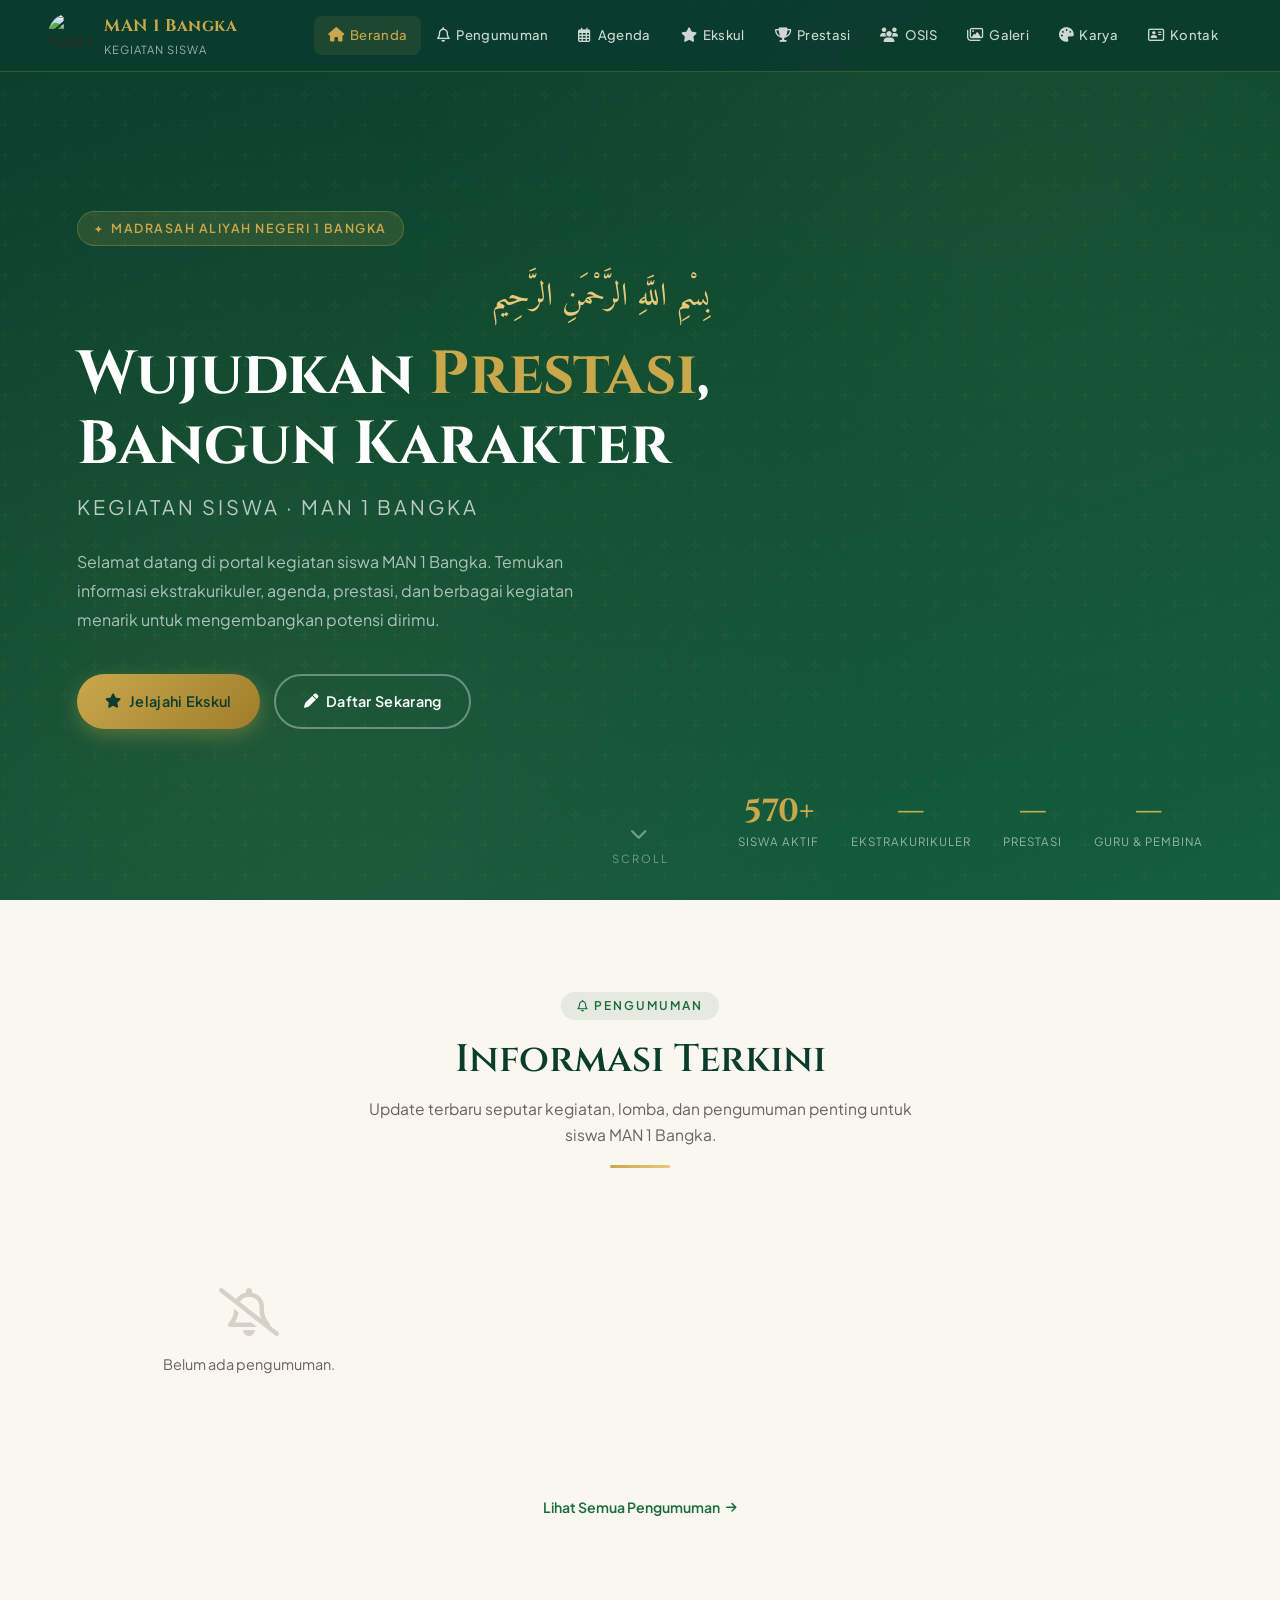
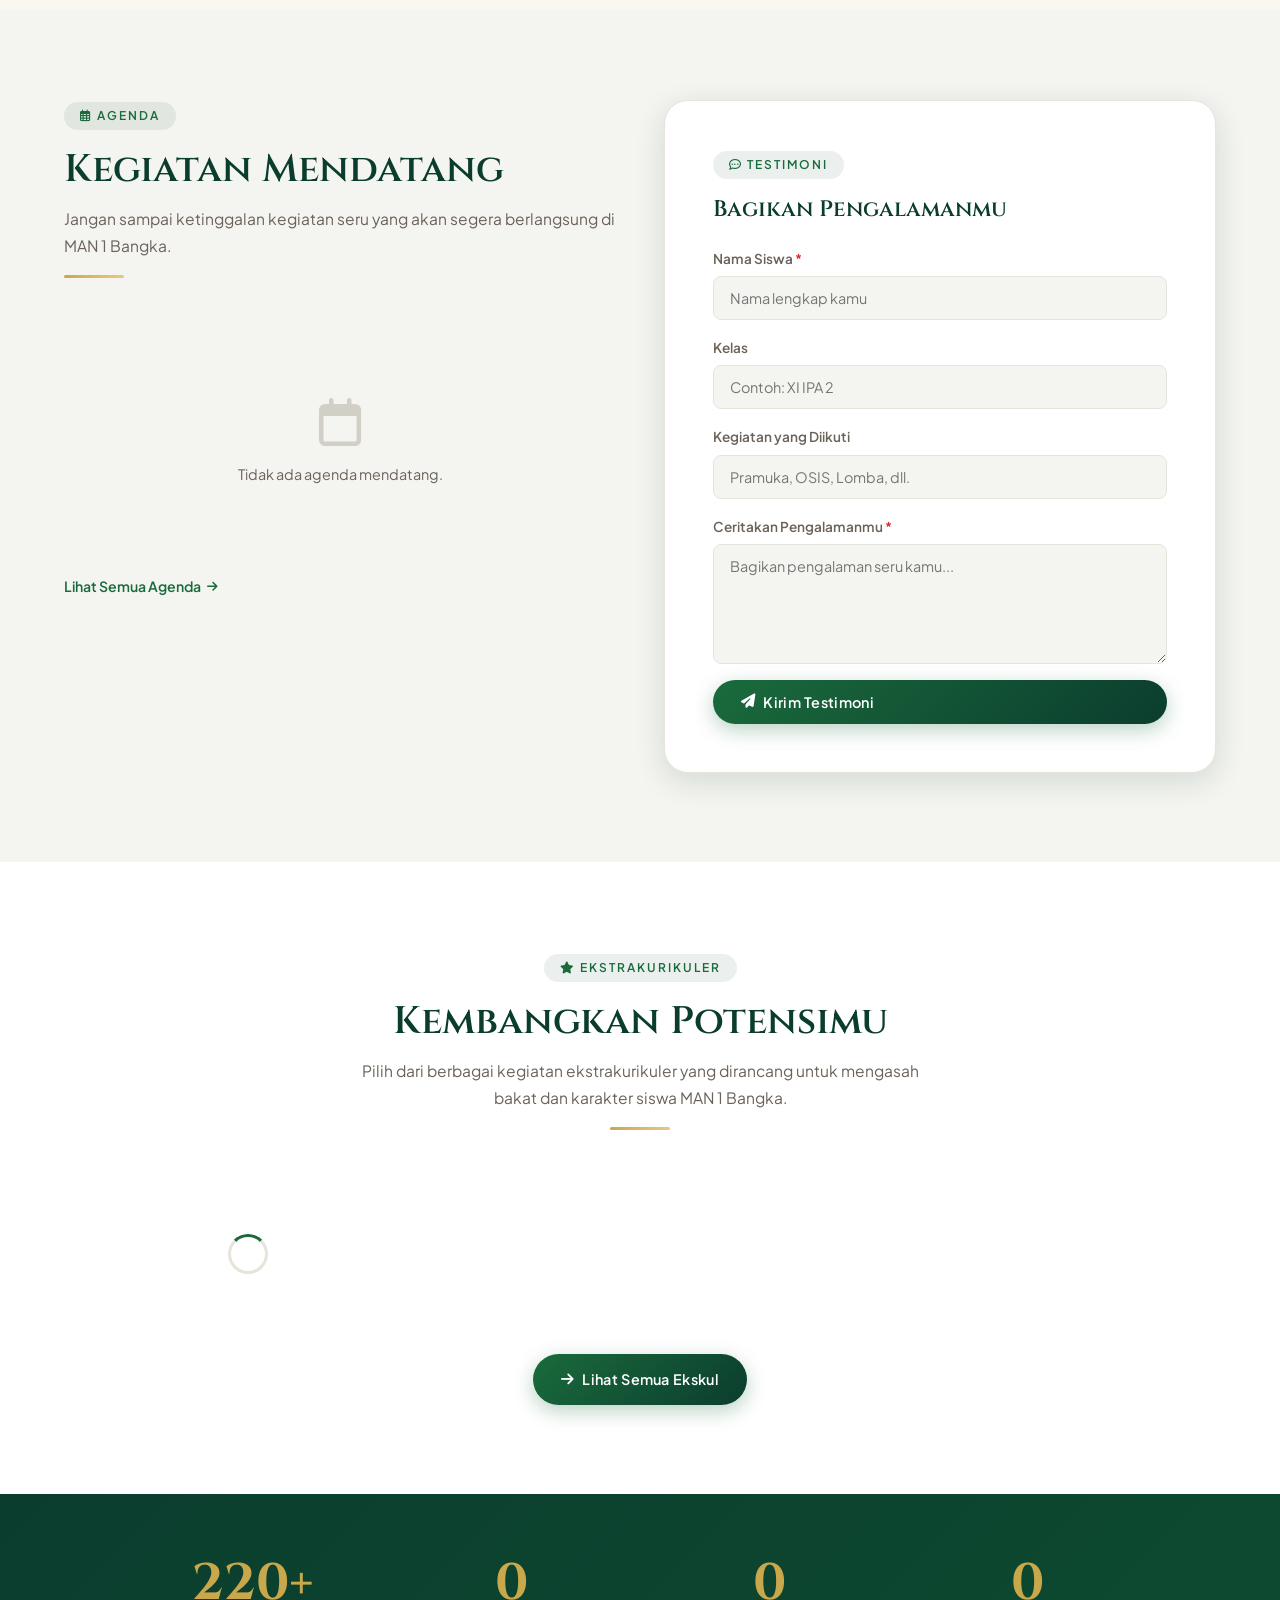
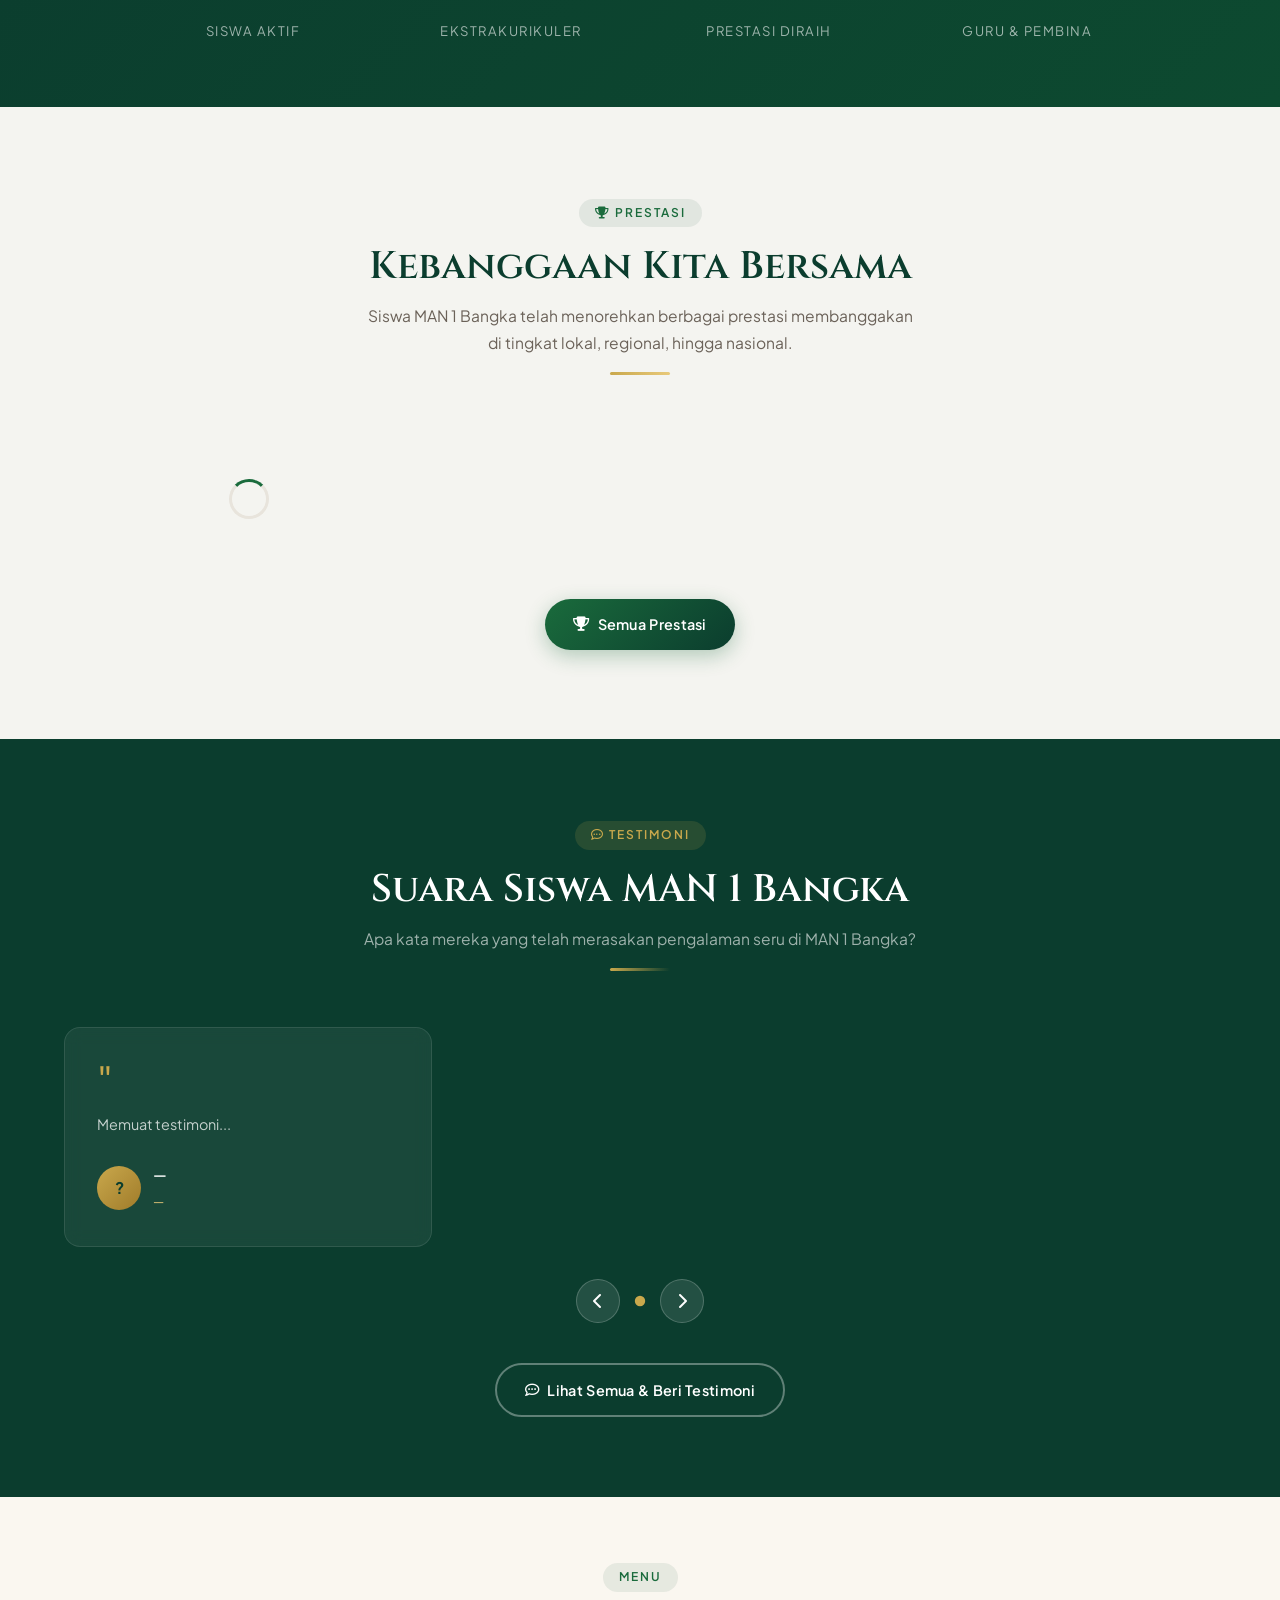
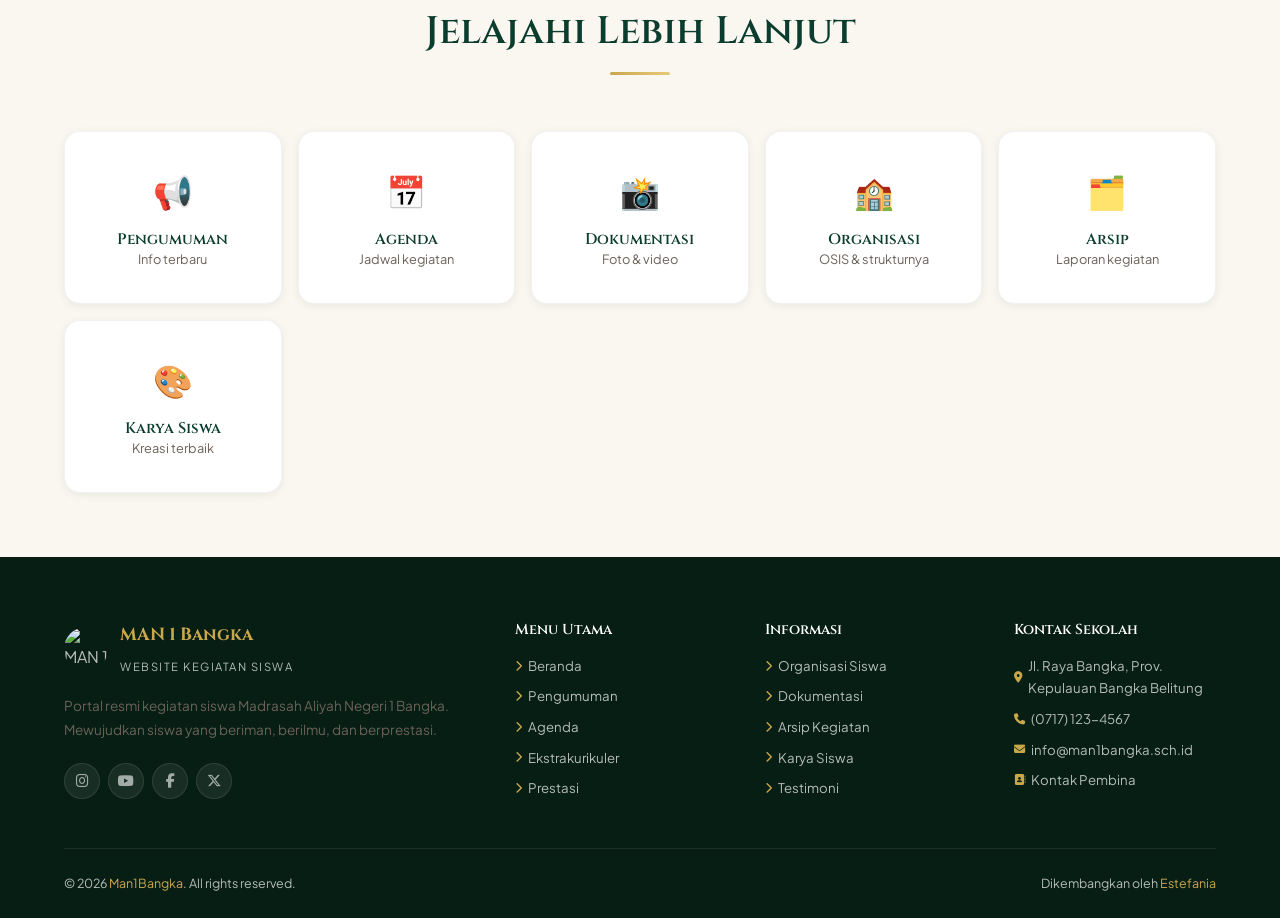
==== man1bangka/index.html @ 027c7c49 "Add files via upload" ====
<!doctype html>
<html lang="id">
  <head>
    <meta charset="UTF-8" />
    <meta name="viewport" content="width=device-width, initial-scale=1.0" />
    <title>MAN 1 Bangka — Website Kegiatan Siswa</title>
    <meta
      name="description"
      content="Website resmi kegiatan siswa MAN 1 Bangka — informasi ekstrakurikuler, prestasi, agenda, dan pengumuman sekolah."
    />
    <link rel="stylesheet" href="assets/css/style.css" />
    <link
      rel="stylesheet"
      href="https://cdnjs.cloudflare.com/ajax/libs/font-awesome/6.4.0/css/all.min.css"
    />
    <style>
      /* Index-specific extras */
      .home-section {
        background: var(--white);
      }
      .home-section:nth-child(even) {
        background: var(--gray-100);
      }
      .section-link {
        display: inline-flex;
        align-items: center;
        gap: 6px;
        color: var(--green-mid);
        font-weight: 600;
        font-size: 0.88rem;
        transition: var(--transition);
        margin-top: 1.5rem;
      }
      .section-link:hover {
        color: var(--gold-dark);
        gap: 10px;
      }
      .section-link i {
        font-size: 0.75rem;
      }
      .pengumuman-sect {
        background: var(--cream);
      }
      .prestasi-sect {
        background: var(--gray-100);
      }
    </style>
  </head>
  <body>
    <!-- ============================================================
     NAVBAR
     ============================================================ -->
    <nav class="navbar">
      <div class="navbar__brand">
        <img
          src="assets/img/logo.png"
          alt="MAN 1 Bangka"
          style="
            width: 44px;
            height: 44px;
            object-fit: contain;
            border-radius: 50%;
          "
        />
        <div class="navbar__title">
          <span>MAN 1 Bangka</span>
          <span>KEGIATAN SISWA</span>
        </div>
      </div>
      <ul class="navbar__nav">
        <li>
          <a href="index.html" class="active"
            ><i class="fas fa-home"></i> Beranda</a
          >
        </li>
        <li>
          <a href="halaman/pengumuman.html"
            ><i class="far fa-bell"></i> Pengumuman</a
          >
        </li>
        <li>
          <a href="halaman/agenda.html"
            ><i class="far fa-calendar-alt"></i> Agenda</a
          >
        </li>
        <li>
          <a href="halaman/ekstrakurikuler.html"
            ><i class="fas fa-star"></i> Ekskul</a
          >
        </li>
        <li>
          <a href="halaman/prestasi.html"
            ><i class="fas fa-trophy"></i> Prestasi</a
          >
        </li>
        <li>
          <a href="halaman/organisasi.html"
            ><i class="fas fa-users"></i> OSIS</a
          >
        </li>
        <li>
          <a href="halaman/dokumentasi.html"
            ><i class="far fa-images"></i> Galeri</a
          >
        </li>
        <li>
          <a href="halaman/karya-siswa.html"
            ><i class="fas fa-palette"></i> Karya</a
          >
        </li>
        <li>
          <a href="halaman/kontak.html"
            ><i class="far fa-address-card"></i> Kontak</a
          >
        </li>
      </ul>
      
    </nav>

    <!-- Mobile Nav -->
    <div class="mobile-nav">
      <a href="index.html"><i class="fas fa-home"></i> Beranda</a>
      <a href="halaman/pengumuman.html"
        ><i class="far fa-bell"></i> Pengumuman</a
      >
      <a href="halaman/agenda.html"
        ><i class="far fa-calendar-alt"></i> Agenda</a
      >
      <a href="halaman/ekstrakurikuler.html"
        ><i class="fas fa-star"></i> Ekstrakurikuler</a
      >
      <a href="halaman/prestasi.html"
        ><i class="fas fa-trophy"></i> Prestasi Siswa</a
      >
      <a href="halaman/organisasi.html"
        ><i class="fas fa-users"></i> Organisasi Siswa</a
      >
      <a href="halaman/dokumentasi.html"
        ><i class="far fa-images"></i> Dokumentasi</a
      >
      <a href="halaman/arsip.html"
        ><i class="fas fa-archive"></i> Arsip Kegiatan</a
      >
      <a href="halaman/karya-siswa.html"
        ><i class="fas fa-palette"></i> Karya Siswa</a
      >
      <a href="halaman/testimoni.html"
        ><i class="far fa-comment-dots"></i> Testimoni</a
      >
      <a href="halaman/kontak.html"
        ><i class="far fa-address-card"></i> Kontak Pembina</a
      >
      
    </div>

    <!-- ============================================================
     HERO
     ============================================================ -->
    <section class="hero">
      <div class="hero__pattern"></div>
      <div class="hero__geo"></div>
      <div class="hero__content">
        <div class="hero__badge">Madrasah Aliyah Negeri 1 Bangka</div>
        <div class="hero__arabic">بِسْمِ اللَّهِ الرَّحْمَنِ الرَّحِيم</div>
        <h1 class="hero__title">
          Wujudkan <span>Prestasi</span>,<br />Bangun Karakter
        </h1>
        <p class="hero__subtitle">Kegiatan Siswa · MAN 1 Bangka</p>
        <p class="hero__desc">
          Selamat datang di portal kegiatan siswa MAN 1 Bangka. Temukan
          informasi ekstrakurikuler, agenda, prestasi, dan berbagai kegiatan
          menarik untuk mengembangkan potensi dirimu.
        </p>
        <div class="hero__actions">
          <a href="halaman/ekstrakurikuler.html" class="btn btn-primary"
            ><i class="fas fa-star"></i> Jelajahi Ekskul</a
          >
          <a href="halaman/pendaftaran.html" class="btn btn-outline"
            ><i class="fas fa-pen"></i> Daftar Sekarang</a
          >
        </div>
      </div>
      <div class="hero__stats">
        <div class="stat">
          <div class="stat__num" data-counter data-target="600" data-suffix="+">
            600+
          </div>
          <div class="stat__label">Siswa Aktif</div>
        </div>
        <div class="stat">
          <div class="stat__num" id="hero-stat-ekskul">—</div>
          <div class="stat__label">Ekstrakurikuler</div>
        </div>
        <div class="stat">
          <div class="stat__num" id="hero-stat-prestasi">—</div>
          <div class="stat__label">Prestasi</div>
        </div>
        <div class="stat">
          <div class="stat__num" id="hero-stat-guru">—</div>
          <div class="stat__label">Guru & Pembina</div>
        </div>
      </div>
      <div
        class="hero__scroll"
        onclick="
          document
            .getElementById('pengumuman-sect')
            .scrollIntoView({ behavior: 'smooth' })
        "
      >
        <i class="fas fa-chevron-down"></i>
        <span>Scroll</span>
      </div>
    </section>

    <!-- ============================================================
     PENGUMUMAN HIGHLIGHT
     ============================================================ -->
    <section
      class="home-section pengumuman-sect"
      id="pengumuman-sect"
      style="background: var(--cream)"
    >
      <div class="section-header reveal">
        <div class="section-tag"><i class="far fa-bell"></i> Pengumuman</div>
        <h2>Informasi Terkini</h2>
        <p>
          Update terbaru seputar kegiatan, lomba, dan pengumuman penting untuk
          siswa MAN 1 Bangka.
        </p>
        <div class="section-divider"></div>
      </div>
      <div class="highlight-grid" id="highlight-container">
        <!-- Loaded via JS -->
        <div class="loading"><div class="spinner"></div></div>
      </div>
      <div style="text-align: center">
        <a href="halaman/pengumuman.html" class="section-link"
          >Lihat Semua Pengumuman <i class="fas fa-arrow-right"></i
        ></a>
      </div>
    </section>

    <!-- ============================================================
     AGENDA UPCOMING
     ============================================================ -->
    <section class="home-section" style="background: var(--gray-100)">
      <div
        style="
          display: grid;
          grid-template-columns: 1fr 1fr;
          gap: 3rem;
          align-items: start;
          max-width: 1200px;
          margin: 0 auto;
        "
      >
        <div>
          <div class="section-header" style="text-align: left" class="reveal">
            <div class="section-tag">
              <i class="far fa-calendar-alt"></i> Agenda
            </div>
            <h2>Kegiatan Mendatang</h2>
            <p>
              Jangan sampai ketinggalan kegiatan seru yang akan segera
              berlangsung di MAN 1 Bangka.
            </p>
            <div class="section-divider" style="margin-left: 0"></div>
          </div>
          <div id="agenda-upcoming" style="margin-top: 1.5rem">
            <div class="loading"><div class="spinner"></div></div>
          </div>
          <a href="halaman/agenda.html" class="section-link"
            >Lihat Semua Agenda <i class="fas fa-arrow-right"></i
          ></a>
        </div>
        <div class="reveal">
          <div class="form-card">
            <div
              class="section-header"
              style="text-align: left; margin-bottom: 1.5rem"
            >
              <div class="section-tag">
                <i class="far fa-comment-dots"></i> Testimoni
              </div>
              <h2 style="font-size: 1.4rem">Bagikan Pengalamanmu</h2>
            </div>
            <form id="form-testimoni-quick" onsubmit="return false;">
              <div style="display: flex; flex-direction: column; gap: 1rem">
                <div class="form-group">
                  <label>Nama Siswa <span>*</span></label>
                  <input
                    class="form-control"
                    name="nama_siswa"
                    placeholder="Nama lengkap kamu"
                    required
                  />
                </div>
                <div class="form-group">
                  <label>Kelas</label>
                  <input
                    class="form-control"
                    name="kelas"
                    placeholder="Contoh: XI IPA 2"
                  />
                </div>
                <div class="form-group">
                  <label>Kegiatan yang Diikuti</label>
                  <input
                    class="form-control"
                    name="nama_kegiatan"
                    placeholder="Pramuka, OSIS, Lomba, dll."
                  />
                </div>
                <div class="form-group">
                  <label>Ceritakan Pengalamanmu <span>*</span></label>
                  <textarea
                    class="form-control"
                    name="isi"
                    placeholder="Bagikan pengalaman seru kamu..."
                    rows="4"
                    required
                  ></textarea>
                </div>
                <input type="hidden" name="jenis_kegiatan" value="lainnya" />
                <input type="hidden" name="rating" value="5" />
                <button
                  type="button"
                  class="btn btn-green"
                  onclick="submitQuickTestimoni()"
                >
                  <i class="fas fa-paper-plane"></i> Kirim Testimoni
                </button>
              </div>
            </form>
          </div>
        </div>
      </div>
    </section>

    <!-- ============================================================
     EKSTRAKURIKULER FEATURED
     ============================================================ -->
    <section class="home-section" style="background: var(--white)">
      <div class="section-header reveal">
        <div class="section-tag">
          <i class="fas fa-star"></i> Ekstrakurikuler
        </div>
        <h2>Kembangkan Potensimu</h2>
        <p>
          Pilih dari berbagai kegiatan ekstrakurikuler yang dirancang untuk
          mengasah bakat dan karakter siswa MAN 1 Bangka.
        </p>
        <div class="section-divider"></div>
      </div>
      <div
        class="cards-grid"
        id="ekskul-home"
        style="max-width: 1200px; margin: 0 auto"
      >
        <div class="loading"><div class="spinner"></div></div>
      </div>
      <div style="text-align: center; margin-top: 2rem">
        <a href="halaman/ekstrakurikuler.html" class="btn btn-green"
          ><i class="fas fa-arrow-right"></i> Lihat Semua Ekskul</a
        >
      </div>
    </section>

    <!-- ============================================================
     STATS
     ============================================================ -->
    <section class="stats-section">
      <div class="stats-grid" style="max-width: 1000px; margin: 0 auto">
        <div class="stat-item reveal">
          <span
            class="num"
            id="stat-siswa"
            data-counter
            data-target="600"
            data-suffix="+"
            >0</span
          >
          <span class="label">Siswa Aktif</span>
        </div>
        <div class="stat-item reveal">
          <span class="num" id="stat-ekskul">0</span>
          <span class="label">Ekstrakurikuler</span>
        </div>
        <div class="stat-item reveal">
          <span class="num" id="stat-prestasi">0</span>
          <span class="label">Prestasi Diraih</span>
        </div>
        <div class="stat-item reveal">
          <span class="num" id="stat-pembina">0</span>
          <span class="label">Guru & Pembina</span>
        </div>
      </div>
    </section>

    <!-- ============================================================
     PRESTASI HIGHLIGHT
     ============================================================ -->
    <section class="home-section prestasi-sect">
      <div class="section-header reveal">
        <div class="section-tag"><i class="fas fa-trophy"></i> Prestasi</div>
        <h2>Kebanggaan Kita Bersama</h2>
        <p>
          Siswa MAN 1 Bangka telah menorehkan berbagai prestasi membanggakan di
          tingkat lokal, regional, hingga nasional.
        </p>
        <div class="section-divider"></div>
      </div>
      <div
        class="prestasi-grid"
        id="prestasi-highlight"
        style="max-width: 1200px; margin: 0 auto 2rem"
      >
        <div class="loading"><div class="spinner"></div></div>
      </div>
      <div style="text-align: center">
        <a href="halaman/prestasi.html" class="btn btn-green"
          ><i class="fas fa-trophy"></i> Semua Prestasi</a
        >
      </div>
    </section>

    <!-- ============================================================
     TESTIMONI
     ============================================================ -->
    <section
      class="testimoni-section"
      style="padding: 5rem clamp(1rem, 5vw, 4rem)"
    >
      <div class="section-header reveal">
        <div class="section-tag">
          <i class="far fa-comment-dots"></i> Testimoni
        </div>
        <h2>Suara Siswa MAN 1 Bangka</h2>
        <p>
          Apa kata mereka yang telah merasakan pengalaman seru di MAN 1 Bangka?
        </p>
        <div class="section-divider"></div>
      </div>
      <div
        class="testimoni-slider"
        style="overflow: hidden; max-width: 1200px; margin: 0 auto"
      >
        <div class="testimoni-track" id="testimoni-track">
          <!-- loaded via JS -->
          <div class="testimoni-card">
            <div class="quote">"</div>
            <p class="text">Memuat testimoni...</p>
            <div class="author">
              <div class="avatar">?</div>
              <div class="author-info"><span>—</span><span>—</span></div>
            </div>
          </div>
        </div>
      </div>
      <div class="slider-controls">
        <button class="slider-btn prev">
          <i class="fas fa-chevron-left"></i>
        </button>
        <div class="slider-dots">
          <span class="slider-dot active"></span>
        </div>
        <button class="slider-btn next">
          <i class="fas fa-chevron-right"></i>
        </button>
      </div>
      <div style="text-align: center; margin-top: 2.5rem">
        <a href="halaman/testimoni.html" class="btn btn-outline"
          ><i class="far fa-comment-dots"></i> Lihat Semua & Beri Testimoni</a
        >
      </div>
    </section>

    <!-- ============================================================
     QUICK LINKS
     ============================================================ -->
    <section
      style="background: var(--cream); padding: 4rem clamp(1rem, 5vw, 4rem)"
    >
      <div class="section-header reveal">
        <div class="section-tag">Menu</div>
        <h2>Jelajahi Lebih Lanjut</h2>
        <div class="section-divider"></div>
      </div>
      <div
        style="
          display: grid;
          grid-template-columns: repeat(auto-fill, minmax(180px, 1fr));
          gap: 1rem;
          max-width: 1200px;
          margin: 0 auto;
        "
      >
        <a
          href="halaman/pengumuman.html"
          class="card reveal"
          style="text-align: center; padding: 2rem 1rem; text-decoration: none"
        >
          <div style="font-size: 2rem; margin-bottom: 0.75rem">📢</div>
          <h3 style="font-size: 0.95rem">Pengumuman</h3>
          <p style="font-size: 0.8rem">Info terbaru</p>
        </a>
        <a
          href="halaman/agenda.html"
          class="card reveal"
          style="text-align: center; padding: 2rem 1rem; text-decoration: none"
        >
          <div style="font-size: 2rem; margin-bottom: 0.75rem">📅</div>
          <h3 style="font-size: 0.95rem">Agenda</h3>
          <p style="font-size: 0.8rem">Jadwal kegiatan</p>
        </a>
        <a
          href="halaman/dokumentasi.html"
          class="card reveal"
          style="text-align: center; padding: 2rem 1rem; text-decoration: none"
        >
          <div style="font-size: 2rem; margin-bottom: 0.75rem">📸</div>
          <h3 style="font-size: 0.95rem">Dokumentasi</h3>
          <p style="font-size: 0.8rem">Foto &amp; video</p>
        </a>
        <a
          href="halaman/organisasi.html"
          class="card reveal"
          style="text-align: center; padding: 2rem 1rem; text-decoration: none"
        >
          <div style="font-size: 2rem; margin-bottom: 0.75rem">🏫</div>
          <h3 style="font-size: 0.95rem">Organisasi</h3>
          <p style="font-size: 0.8rem">OSIS &amp; strukturnya</p>
        </a>
        <a
          href="halaman/arsip.html"
          class="card reveal"
          style="text-align: center; padding: 2rem 1rem; text-decoration: none"
        >
          <div style="font-size: 2rem; margin-bottom: 0.75rem">🗂️</div>
          <h3 style="font-size: 0.95rem">Arsip</h3>
          <p style="font-size: 0.8rem">Laporan kegiatan</p>
        </a>
        <a
          href="halaman/karya-siswa.html"
          class="card reveal"
          style="text-align: center; padding: 2rem 1rem; text-decoration: none"
        >
          <div style="font-size: 2rem; margin-bottom: 0.75rem">🎨</div>
          <h3 style="font-size: 0.95rem">Karya Siswa</h3>
          <p style="font-size: 0.8rem">Kreasi terbaik</p>
        </a>
      </div>
    </section>

    <!-- ============================================================
     FOOTER
     ============================================================ -->
    <footer>
      <div class="footer-grid">
        <div class="footer-brand">
          <div class="logo-wrap">
            <img
              src="assets/img/logo.png"
              alt="MAN 1 Bangka"
              style="
                width: 44px;
                height: 44px;
                object-fit: contain;
                border-radius: 50%;
              "
            />
            <div class="logo-text">
              <span>MAN 1 Bangka</span>
              <span>WEBSITE KEGIATAN SISWA</span>
            </div>
          </div>
          <p>
            Portal resmi kegiatan siswa Madrasah Aliyah Negeri 1 Bangka.
            Mewujudkan siswa yang beriman, berilmu, dan berprestasi.
          </p>
          <div class="footer-socials">
            <a href="#" title="Instagram"><i class="fab fa-instagram"></i></a>
            <a href="#" title="YouTube"><i class="fab fa-youtube"></i></a>
            <a href="#" title="Facebook"><i class="fab fa-facebook-f"></i></a>
            <a href="#" title="Twitter/X"><i class="fab fa-x-twitter"></i></a>
          </div>
        </div>
        <div class="footer-col">
          <h4>Menu Utama</h4>
          <ul>
            <li>
              <a href="index.html"
                ><i class="fas fa-chevron-right"></i> Beranda</a
              >
            </li>
            <li>
              <a href="halaman/pengumuman.html"
                ><i class="fas fa-chevron-right"></i> Pengumuman</a
              >
            </li>
            <li>
              <a href="halaman/agenda.html"
                ><i class="fas fa-chevron-right"></i> Agenda</a
              >
            </li>
            <li>
              <a href="halaman/ekstrakurikuler.html"
                ><i class="fas fa-chevron-right"></i> Ekstrakurikuler</a
              >
            </li>
            <li>
              <a href="halaman/prestasi.html"
                ><i class="fas fa-chevron-right"></i> Prestasi</a
              >
            </li>
          </ul>
        </div>
        <div class="footer-col">
          <h4>Informasi</h4>
          <ul>
            <li>
              <a href="halaman/organisasi.html"
                ><i class="fas fa-chevron-right"></i> Organisasi Siswa</a
              >
            </li>
            <li>
              <a href="halaman/dokumentasi.html"
                ><i class="fas fa-chevron-right"></i> Dokumentasi</a
              >
            </li>
            <li>
              <a href="halaman/arsip.html"
                ><i class="fas fa-chevron-right"></i> Arsip Kegiatan</a
              >
            </li>
            <li>
              <a href="halaman/karya-siswa.html"
                ><i class="fas fa-chevron-right"></i> Karya Siswa</a
              >
            </li>
            <li>
              <a href="halaman/testimoni.html"
                ><i class="fas fa-chevron-right"></i> Testimoni</a
              >
            </li>
          </ul>
        </div>
        <div class="footer-col">
          <h4>Kontak Sekolah</h4>
          <ul>
            <li>
              <a href="#"
                ><i class="fas fa-map-marker-alt"></i> Jl. Raya Bangka, Prov.
                Kepulauan Bangka Belitung</a
              >
            </li>
            <li>
              <a href="tel:07171234567"
                ><i class="fas fa-phone"></i> (0717) 123-4567</a
              >
            </li>
            <li>
              <a href="mailto:info@man1bangka.sch.id"
                ><i class="fas fa-envelope"></i> info@man1bangka.sch.id</a
              >
            </li>
            <li>
              <a href="halaman/kontak.html"
                ><i class="fas fa-address-book"></i> Kontak Pembina</a
              >
            </li>
            <li>
              
            </li>
          </ul>
        </div>
      </div>
      <div class="footer-bottom">
        <div>© 2026 <span>Man1Bangka</span>. All rights reserved.</div>
        <div>Dikembangkan oleh <span>Estefania</span></div>
      </div>
    </footer>

    <!-- scrollTop removed -->

    <!-- Modal Detail -->
    <div class="modal-overlay" id="modal-detail">
      <div class="modal">
        <div class="modal__header">
          <h3 id="modal-detail-title">Detail</h3>
          <button
            class="modal__close"
            onclick="
              document.getElementById('modal-detail').classList.remove('open')
            "
          >
            ×
          </button>
        </div>
        <div class="modal__body">
          <p id="modal-detail-body" style="line-height: 1.9"></p>
        </div>
      </div>
    </div>

    <script src="assets/js/main.js"></script>
    <script>
      // Quick testimoni for homepage
      async function submitQuickTestimoni() {
        const form = document.getElementById("form-testimoni-quick");
        const fd = new FormData(form);
        const nama = fd.get("nama_siswa");
        const isi = fd.get("isi");
        if (!nama || !isi) {
          showAlert("Nama dan cerita wajib diisi", "error");
          return;
        }
        const res = await apiPost("testimoni", "tambah", fd);
        if (res?.status === "success") {
          showAlert("Testimoni berhasil dikirim! Terima kasih 🙏");
          form.reset();
        } else showAlert(res?.message || "Gagal mengirim", "error");
      }

      // Load ekskul for homepage (3 items only)
      (async () => {
        const container = document.getElementById("ekskul-home");
        const res = await apiGet("ekskul", "list");
        const icons = {
          olahraga: "⚽",
          seni: "🎨",
          akademik: "📚",
          keagamaan: "🕌",
          teknologi: "💻",
          lainnya: "🌟",
        };
        if (res?.status === "success" && res.data.length) {
          // Update stat ekskul dynamically
          animateStatNum("stat-ekskul", res.data.length, "");
          // Hero
          const heroE = document.getElementById("hero-stat-ekskul");
          if (heroE) heroE.textContent = res.data.length;

          container.innerHTML = res.data
            .slice(0, 3)
            .map(
              (e) => `
      <div class="ekskul-card reveal" style="max-width:100%;">
        <div class="ekskul-card__header">
          <div class="ekskul-card__icon">${icons[e.kategori] || "🌟"}</div>
          <h3 class="ekskul-card__title">${e.nama}</h3>
          <span class="badge badge-gold">${e.kategori}</span>
        </div>
        <div class="ekskul-card__body">
          <p style="font-size:.87rem;margin-bottom:1rem;">${(e.deskripsi || "").substring(0, 120)}...</p>
          <div class="ekskul-card__row"><i class="fas fa-user-tie"></i><span>${e.nama_pembina || "-"}</span></div>
          <div class="ekskul-card__row"><i class="far fa-clock"></i><span>${e.jadwal || "-"}</span></div>
        </div>
        <div class="ekskul-card__footer">
          <button class="btn btn-green btn-sm" onclick="window.location='halaman/ekstrakurikuler.html'">
            <i class="fas fa-arrow-right"></i> Detail
          </button>
        </div>
      </div>
    `,
            )
            .join("");
          initReveal();
        }
      })();

      // Load dynamic stats for prestasi & pembina
      (async () => {
        // Prestasi count — mid-page + hero
        const resPrestasi = await apiGet("prestasi", "list");
        if (resPrestasi?.status === "success") {
          const n = resPrestasi.data.length;
          animateStatNum("stat-prestasi", n, "+");
          // Hero hero-stat-prestasi
          const heroP = document.getElementById("hero-stat-prestasi");
          if (heroP) {
            heroP.textContent = n + "+";
          }
        }
        // Pembina count — mid-page + hero
        const resPembina = await apiGet("pembina", "list");
        if (resPembina?.status === "success") {
          const n = resPembina.data.length;
          animateStatNum("stat-pembina", n, "");
          const heroG = document.getElementById("hero-stat-guru");
          if (heroG) {
            heroG.textContent = n + "+";
          }
        }
      })();

      // Animate a specific stat element with counter
      function animateStatNum(id, target, suffix) {
        const el = document.getElementById(id);
        if (!el) return;
        el.textContent = "0";
        const obs = new IntersectionObserver(
          (entries) => {
            entries.forEach((e) => {
              if (e.isIntersecting) {
                let cur = 0;
                const step = Math.max(1, Math.floor(target / 60));
                const timer = setInterval(() => {
                  cur = Math.min(cur + step, target);
                  el.textContent = cur.toLocaleString("id-ID") + suffix;
                  if (cur >= target) clearInterval(timer);
                }, 30);
                obs.unobserve(e.target);
              }
            });
          },
          { threshold: 0.5 },
        );
        obs.observe(el);
      }
    </script>
  </body>
</html>
---- man1bangka/assets/css/style.css ----
/* ============================================================
   MAN 1 BANGKA — Main Stylesheet
   Theme: Modern Islamic Elegant
   Primary: #0B3D2E (Deep Emerald)
   Accent:  #C9A84C (Gold)
   ============================================================ */

@import url("https://fonts.googleapis.com/css2?family=Cinzel:wght@400;600;700&family=Plus+Jakarta+Sans:wght@300;400;500;600;700&family=Amiri:wght@400;700&display=swap");

/* ---- RESET & VARIABLES ---- */
*,
*::before,
*::after {
  box-sizing: border-box;
  margin: 0;
  padding: 0;
}

:root {
  --green-dark: #0b3d2e;
  --green-mid: #1a6b3c;
  --green-light: #2e9e5e;
  --gold: #c9a84c;
  --gold-light: #e8c97a;
  --gold-dark: #a07c2a;
  --cream: #faf7f0;
  --white: #ffffff;
  --gray-100: #f4f4f0;
  --gray-200: #e8e4dc;
  --gray-400: #a0998a;
  --gray-600: #6b6259;
  --gray-800: #2d2a24;
  --shadow-sm: 0 2px 8px rgba(11, 61, 46, 0.08);
  --shadow-md: 0 8px 30px rgba(11, 61, 46, 0.14);
  --shadow-lg: 0 20px 60px rgba(11, 61, 46, 0.18);
  --radius-sm: 8px;
  --radius-md: 16px;
  --radius-lg: 24px;
  --radius-xl: 36px;
  --font-display: "Cinzel", serif;
  --font-body: "Plus Jakarta Sans", sans-serif;
  --font-arabic: "Amiri", serif;
  --transition: 0.35s cubic-bezier(0.4, 0, 0.2, 1);
}

html {
  scroll-behavior: smooth;
}
body {
  font-family: var(--font-body);
  background: var(--cream);
  color: var(--gray-800);
  line-height: 1.7;
  overflow-x: hidden;
}

/* ---- SCROLLBAR ---- */
::-webkit-scrollbar {
  width: 6px;
}
::-webkit-scrollbar-track {
  background: var(--gray-100);
}
::-webkit-scrollbar-thumb {
  background: var(--green-mid);
  border-radius: 3px;
}

/* ---- TYPOGRAPHY ---- */
h1,
h2,
h3,
h4,
h5 {
  font-family: var(--font-display);
  font-weight: 600;
  line-height: 1.25;
  color: var(--green-dark);
}
h1 {
  font-size: clamp(2rem, 5vw, 3.5rem);
}
h2 {
  font-size: clamp(1.5rem, 3.5vw, 2.4rem);
}
h3 {
  font-size: clamp(1.1rem, 2.5vw, 1.6rem);
}
p {
  font-size: 0.975rem;
  color: var(--gray-600);
}
a {
  text-decoration: none;
  color: inherit;
}

/* ============================================================
   NAVBAR
   ============================================================ */
.navbar {
  position: fixed;
  top: 0;
  left: 0;
  right: 0;
  z-index: 1000;
  display: flex;
  align-items: center;
  justify-content: space-between;
  padding: 0 clamp(1rem, 4vw, 3rem);
  height: 72px;
  background: rgba(11, 61, 46, 0.95);
  backdrop-filter: blur(12px);
  border-bottom: 1px solid rgba(201, 168, 76, 0.25);
  transition: var(--transition);
}
.navbar.scrolled {
  height: 62px;
  background: rgba(11, 61, 46, 0.98);
  box-shadow: var(--shadow-md);
}
.navbar__brand {
  display: flex;
  align-items: center;
  gap: 12px;
}
.navbar__logo {
  width: 44px;
  height: 44px;
  background: var(--gold);
  border-radius: 50%;
  display: flex;
  align-items: center;
  justify-content: center;
  font-family: var(--font-display);
  font-size: 1rem;
  font-weight: 700;
  color: var(--green-dark);
  letter-spacing: 0.5px;
  flex-shrink: 0;
}
.navbar__title {
  display: flex;
  flex-direction: column;
}
.navbar__title span:first-child {
  font-family: var(--font-display);
  font-size: 1.05rem;
  font-weight: 700;
  color: var(--gold);
  letter-spacing: 0.5px;
}
.navbar__title span:last-child {
  font-size: 0.7rem;
  color: rgba(255, 255, 255, 0.6);
  letter-spacing: 1px;
}
.navbar__nav {
  display: flex;
  align-items: center;
  gap: 2px;
  list-style: none;
}
.navbar__nav a {
  display: flex;
  align-items: center;
  gap: 6px;
  padding: 8px 14px;
  border-radius: var(--radius-sm);
  font-size: 0.82rem;
  font-weight: 500;
  letter-spacing: 0.3px;
  color: rgba(255, 255, 255, 0.8);
  transition: var(--transition);
  white-space: nowrap;
}
.navbar__nav a:hover,
.navbar__nav a.active {
  color: var(--gold);
  background: rgba(201, 168, 76, 0.1);
}
.navbar__nav a i {
  font-size: 0.9rem;
}
.navbar__cta {
  display: flex;
  align-items: center;
  gap: 10px;
}
.btn-nav {
  padding: 8px 20px;
  border-radius: 50px;
  background: linear-gradient(135deg, var(--gold), var(--gold-dark));
  color: var(--green-dark) !important;
  font-weight: 700;
  font-size: 0.82rem;
  box-shadow: 0 4px 15px rgba(201, 168, 76, 0.3);
  transition: var(--transition);
}
.btn-nav:hover {
  transform: translateY(-2px);
  box-shadow: 0 8px 25px rgba(201, 168, 76, 0.4);
  background: linear-gradient(
    135deg,
    var(--gold-light),
    var(--gold)
  ) !important;
}
.hamburger {
  display: none;
  flex-direction: column;
  gap: 5px;
  width: 36px;
  height: 36px;
  align-items: center;
  justify-content: center;
  cursor: pointer;
  border: none;
  background: transparent;
}
.hamburger span {
  display: block;
  width: 22px;
  height: 2px;
  background: var(--gold);
  border-radius: 2px;
  transition: var(--transition);
}
.hamburger.open span:nth-child(1) {
  transform: translateY(7px) rotate(45deg);
}
.hamburger.open span:nth-child(2) {
  opacity: 0;
}
.hamburger.open span:nth-child(3) {
  transform: translateY(-7px) rotate(-45deg);
}

/* Mobile Nav */
.mobile-nav {
  display: none;
  position: fixed;
  top: 72px;
  left: 0;
  right: 0;
  bottom: 0;
  background: var(--green-dark);
  z-index: 999;
  overflow-y: auto;
  padding: 1.5rem;
  transform: translateX(-100%);
  transition: transform var(--transition);
}
.mobile-nav.open {
  transform: translateX(0);
}
.mobile-nav a {
  display: flex;
  align-items: center;
  gap: 12px;
  padding: 14px 16px;
  border-radius: var(--radius-sm);
  color: rgba(255, 255, 255, 0.85);
  font-size: 0.95rem;
  font-weight: 500;
  border-bottom: 1px solid rgba(255, 255, 255, 0.07);
  transition: var(--transition);
}
.mobile-nav a:hover {
  color: var(--gold);
  background: rgba(201, 168, 76, 0.08);
}
.mobile-nav a i {
  font-size: 1.1rem;
  color: var(--gold);
  width: 20px;
  text-align: center;
}

/* ============================================================
   HERO SECTION
   ============================================================ */
.hero {
  min-height: 100vh;
  background: linear-gradient(
    160deg,
    var(--green-dark) 0%,
    #0d4a30 40%,
    #155e40 100%
  );
  position: relative;
  overflow: hidden;
  display: flex;
  align-items: center;
  padding: 100px clamp(1rem, 6vw, 5rem) 60px;
}
.hero__pattern {
  position: absolute;
  inset: 0;
  background-image:
    radial-gradient(
      circle at 20% 80%,
      rgba(201, 168, 76, 0.08) 0%,
      transparent 50%
    ),
    radial-gradient(
      circle at 80% 20%,
      rgba(201, 168, 76, 0.06) 0%,
      transparent 50%
    );
  pointer-events: none;
}
.hero__geo {
  position: absolute;
  inset: 0;
  background-image: url("data:image/svg+xml,%3Csvg width='60' height='60' viewBox='0 0 60 60' xmlns='http://www.w3.org/2000/svg'%3E%3Cg fill='none' fill-rule='evenodd'%3E%3Cg fill='%23C9A84C' fill-opacity='0.04'%3E%3Cpath d='M36 34v-4h-2v4h-4v2h4v4h2v-4h4v-2h-4zm0-30V0h-2v4h-4v2h4v4h2V6h4V4h-4zM6 34v-4H4v4H0v2h4v4h2v-4h4v-2H6zM6 4V0H4v4H0v2h4v4h2V6h4V4H6z'/%3E%3C/g%3E%3C/g%3E%3C/svg%3E");
  pointer-events: none;
}
.hero__content {
  position: relative;
  z-index: 2;
  max-width: 700px;
}
.hero__badge {
  display: inline-flex;
  align-items: center;
  gap: 8px;
  background: rgba(201, 168, 76, 0.15);
  border: 1px solid rgba(201, 168, 76, 0.3);
  color: var(--gold);
  padding: 6px 16px;
  border-radius: 50px;
  font-size: 0.78rem;
  font-weight: 600;
  letter-spacing: 1.5px;
  text-transform: uppercase;
  margin-bottom: 1.5rem;
  animation: fadeInUp 0.6s ease both;
}
.hero__badge::before {
  content: "✦";
  font-size: 0.65rem;
}
.hero__arabic {
  font-family: var(--font-arabic);
  font-size: clamp(1.4rem, 3vw, 2rem);
  color: var(--gold-light);
  margin-bottom: 1rem;
  direction: rtl;
  animation: fadeInUp 0.7s 0.1s ease both;
}
.hero__title {
  font-family: var(--font-display);
  font-size: clamp(2rem, 5vw, 3.8rem);
  font-weight: 700;
  color: var(--white);
  line-height: 1.15;
  margin-bottom: 0.6rem;
  animation: fadeInUp 0.7s 0.2s ease both;
}
.hero__title span {
  color: var(--gold);
}
.hero__subtitle {
  font-size: clamp(1rem, 2.2vw, 1.25rem);
  color: rgba(255, 255, 255, 0.7);
  letter-spacing: 3px;
  text-transform: uppercase;
  margin-bottom: 1.5rem;
  animation: fadeInUp 0.7s 0.3s ease both;
}
.hero__desc {
  font-size: 1rem;
  color: rgba(255, 255, 255, 0.65);
  line-height: 1.8;
  max-width: 520px;
  margin-bottom: 2.5rem;
  animation: fadeInUp 0.7s 0.4s ease both;
}
.hero__actions {
  display: flex;
  gap: 14px;
  flex-wrap: wrap;
  animation: fadeInUp 0.7s 0.5s ease both;
}
.hero__stats {
  position: absolute;
  bottom: 3rem;
  right: clamp(1rem, 6vw, 5rem);
  display: flex;
  gap: 2rem;
  z-index: 2;
  animation: fadeInUp 0.7s 0.6s ease both;
}
.stat {
  text-align: center;
}
.stat__num {
  font-family: var(--font-display);
  font-size: 2rem;
  font-weight: 700;
  color: var(--gold);
  line-height: 1;
}
.stat__label {
  font-size: 0.72rem;
  color: rgba(255, 255, 255, 0.55);
  letter-spacing: 1px;
  text-transform: uppercase;
  margin-top: 4px;
}
.hero__scroll {
  position: absolute;
  bottom: 2rem;
  left: 50%;
  transform: translateX(-50%);
  display: flex;
  flex-direction: column;
  align-items: center;
  gap: 6px;
  color: rgba(255, 255, 255, 0.4);
  font-size: 0.7rem;
  letter-spacing: 2px;
  text-transform: uppercase;
  cursor: pointer;
  z-index: 2;
  animation: bounce 2s infinite;
}
.hero__scroll i {
  font-size: 1.1rem;
}

/* ============================================================
   BUTTONS
   ============================================================ */
.btn {
  display: inline-flex;
  align-items: center;
  gap: 8px;
  padding: 13px 28px;
  border-radius: 50px;
  font-family: var(--font-body);
  font-weight: 600;
  font-size: 0.9rem;
  letter-spacing: 0.3px;
  cursor: pointer;
  border: none;
  transition: var(--transition);
  position: relative;
  overflow: hidden;
}
.btn::before {
  content: "";
  position: absolute;
  inset: 0;
  background: rgba(255, 255, 255, 0);
  transition: var(--transition);
}
.btn:hover::before {
  background: rgba(255, 255, 255, 0.08);
}
.btn-primary {
  background: linear-gradient(135deg, var(--gold), var(--gold-dark));
  color: var(--green-dark);
  box-shadow: 0 6px 20px rgba(201, 168, 76, 0.35);
}
.btn-primary:hover {
  transform: translateY(-2px);
  box-shadow: 0 10px 30px rgba(201, 168, 76, 0.45);
}
.btn-outline {
  background: transparent;
  border: 2px solid rgba(255, 255, 255, 0.35);
  color: var(--white);
}
.btn-outline:hover {
  border-color: var(--gold);
  color: var(--gold);
  transform: translateY(-2px);
}
.btn-green {
  background: linear-gradient(135deg, var(--green-mid), var(--green-dark));
  color: var(--white);
  box-shadow: 0 6px 20px rgba(26, 107, 60, 0.3);
}
.btn-green:hover {
  transform: translateY(-2px);
  box-shadow: 0 10px 30px rgba(26, 107, 60, 0.4);
}
.btn-sm {
  padding: 9px 20px;
  font-size: 0.82rem;
}

/* ============================================================
   SECTION COMMON
   ============================================================ */
section {
  padding: clamp(3rem, 7vw, 6rem) clamp(1rem, 5vw, 4rem);
}
.section-header {
  text-align: center;
  margin-bottom: 3.5rem;
}
.section-tag {
  display: inline-block;
  padding: 4px 16px;
  border-radius: 50px;
  background: rgba(11, 61, 46, 0.08);
  color: var(--green-mid);
  font-size: 0.75rem;
  font-weight: 600;
  letter-spacing: 2px;
  text-transform: uppercase;
  margin-bottom: 1rem;
}
.section-header h2 {
  margin-bottom: 0.75rem;
}
.section-header p {
  max-width: 560px;
  margin: 0 auto;
}
.section-divider {
  width: 60px;
  height: 3px;
  margin: 1rem auto 0;
  background: linear-gradient(90deg, var(--gold), var(--gold-light));
  border-radius: 2px;
}

/* ============================================================
   CARDS GRID
   ============================================================ */
.cards-grid {
  display: grid;
  grid-template-columns: repeat(auto-fill, minmax(300px, 1fr));
  gap: 1.5rem;
}
.card {
  background: var(--white);
  border-radius: var(--radius-md);
  overflow: hidden;
  box-shadow: var(--shadow-sm);
  border: 1px solid rgba(0, 0, 0, 0.05);
  transition: var(--transition);
}
.card:hover {
  transform: translateY(-6px);
  box-shadow: var(--shadow-lg);
}
.card__img {
  width: 100%;
  aspect-ratio: 16/9;
  background: linear-gradient(135deg, var(--green-dark), var(--green-mid));
  position: relative;
  overflow: hidden;
  display: flex;
  align-items: center;
  justify-content: center;
}
.card__img-placeholder {
  font-size: 3rem;
  opacity: 0.3;
}
.card__img img {
  width: 100%;
  height: 100%;
  object-fit: cover;
}
.card__body {
  padding: 1.5rem;
}
.card__tag {
  display: inline-block;
  padding: 3px 12px;
  border-radius: 50px;
  font-size: 0.7rem;
  font-weight: 700;
  letter-spacing: 1.5px;
  text-transform: uppercase;
  margin-bottom: 0.75rem;
}
.tag-lomba {
  background: rgba(220, 38, 38, 0.1);
  color: #dc2626;
}
.tag-kegiatan {
  background: rgba(37, 99, 235, 0.1);
  color: #2563eb;
}
.tag-akademik {
  background: rgba(124, 58, 237, 0.1);
  color: #7c3aed;
}
.tag-ekskul {
  background: rgba(26, 107, 60, 0.1);
  color: var(--green-mid);
}
.tag-gold {
  background: rgba(201, 168, 76, 0.12);
  color: var(--gold-dark);
}
.tag-nasional {
  background: rgba(220, 38, 38, 0.1);
  color: #dc2626;
}
.tag-provinsi {
  background: rgba(234, 88, 12, 0.1);
  color: #ea580c;
}
.tag-kabupaten {
  background: rgba(37, 99, 235, 0.1);
  color: #2563eb;
}
.card__title {
  font-size: 1.05rem;
  margin-bottom: 0.5rem;
  line-height: 1.4;
  overflow: hidden;
  display: -webkit-box;
  -webkit-line-clamp: 2;
  -webkit-box-orient: vertical;
  word-break: break-word;
}
.card__text {
  font-size: 0.87rem;
  margin-bottom: 1rem;
  overflow: hidden;
  display: -webkit-box;
  -webkit-line-clamp: 3;
  -webkit-box-orient: vertical;
  word-break: break-word;
  color: var(--gray-400);
}
.card__meta {
  display: flex;
  flex-wrap: wrap;
  gap: 8px;
  font-size: 0.78rem;
  color: var(--gray-400);
  margin-bottom: 1rem;
  overflow: hidden;
}
.card__meta span {
  white-space: nowrap;
  overflow: hidden;
  text-overflow: ellipsis;
  max-width: 200px;
}
.card__meta i {
  color: var(--gold-dark);
  margin-right: 4px;
}
.card__footer {
  padding: 1rem 1.5rem;
  border-top: 1px solid var(--gray-100);
  display: flex;
  align-items: center;
  justify-content: space-between;
  flex-wrap: wrap;
  gap: 0.5rem;
}

/* ============================================================
   PENGUMUMAN — HIGHLIGHT BANNER
   ============================================================ */
.highlight-grid {
  display: grid;
  grid-template-columns: repeat(auto-fill, minmax(280px, 1fr));
  gap: 1.25rem;
  margin-bottom: 2rem;
}
.highlight-card {
  background: linear-gradient(135deg, var(--green-dark) 0%, #1a5c3a 100%);
  border-radius: var(--radius-md);
  padding: 1.8rem;
  border: 1px solid rgba(201, 168, 76, 0.2);
  position: relative;
  overflow: hidden;
  transition: var(--transition);
}
.highlight-card::after {
  content: "";
  position: absolute;
  top: -30px;
  right: -30px;
  width: 100px;
  height: 100px;
  border-radius: 50%;
  background: rgba(201, 168, 76, 0.08);
}
.highlight-card:hover {
  transform: translateY(-4px);
  box-shadow: var(--shadow-lg);
}
.highlight-card .card__tag {
  background: rgba(201, 168, 76, 0.15);
  color: var(--gold);
}
.highlight-card h3 {
  color: var(--white);
  font-size: 1rem;
  margin-bottom: 0.5rem;
}
.highlight-card p {
  color: rgba(255, 255, 255, 0.65);
  font-size: 0.85rem;
}
.highlight-card .date {
  color: var(--gold-light);
  font-size: 0.78rem;
  margin-top: 0.75rem;
}

/* ============================================================
   AGENDA — CALENDAR-STYLE
   ============================================================ */
.agenda-list {
  display: flex;
  flex-direction: column;
  gap: 1rem;
}
.agenda-item {
  display: flex;
  gap: 1.25rem;
  align-items: flex-start;
  background: var(--white);
  border-radius: var(--radius-md);
  padding: 1.25rem 1.5rem;
  border-left: 4px solid var(--green-mid);
  box-shadow: var(--shadow-sm);
  transition: var(--transition);
}
.agenda-item:hover {
  transform: translateX(4px);
  box-shadow: var(--shadow-md);
}
.agenda-date {
  flex-shrink: 0;
  text-align: center;
  background: var(--green-dark);
  color: var(--white);
  border-radius: var(--radius-sm);
  padding: 10px 14px;
  min-width: 60px;
}
.agenda-date .day {
  font-family: var(--font-display);
  font-size: 1.5rem;
  font-weight: 700;
  line-height: 1;
  color: var(--gold);
}
.agenda-date .month {
  font-size: 0.7rem;
  text-transform: uppercase;
  letter-spacing: 1px;
  opacity: 0.8;
  margin-top: 2px;
}
.agenda-info h4 {
  font-size: 1rem;
  margin-bottom: 4px;
}
.agenda-info p {
  font-size: 0.83rem;
}
.agenda-meta {
  display: flex;
  gap: 12px;
  margin-top: 6px;
  font-size: 0.78rem;
  color: var(--gray-400);
}
.agenda-meta i {
  color: var(--gold-dark);
  margin-right: 3px;
}

/* ============================================================
   TABS
   ============================================================ */
.tabs {
  margin-bottom: 2rem;
}
.tabs__nav {
  display: flex;
  gap: 6px;
  flex-wrap: wrap;
  background: var(--gray-100);
  padding: 6px;
  border-radius: var(--radius-lg);
  margin-bottom: 1.5rem;
}
.tab-btn {
  padding: 9px 20px;
  border-radius: calc(var(--radius-lg) - 4px);
  font-size: 0.85rem;
  font-weight: 600;
  cursor: pointer;
  border: none;
  background: transparent;
  color: var(--gray-600);
  transition: var(--transition);
  display: flex;
  align-items: center;
  gap: 6px;
}
.tab-btn.active {
  background: var(--white);
  color: var(--green-dark);
  box-shadow: var(--shadow-sm);
}
.tab-btn:hover:not(.active) {
  background: rgba(255, 255, 255, 0.5);
}
.tab-panel {
  display: none;
}
.tab-panel.active {
  display: block;
  animation: fadeIn 0.3s ease;
}

/* ============================================================
   EKSKUL CARDS
   ============================================================ */
.ekskul-card {
  background: var(--white);
  border-radius: var(--radius-md);
  overflow: hidden;
  box-shadow: var(--shadow-sm);
  border: 1px solid var(--gray-200);
  transition: var(--transition);
}
.ekskul-card:hover {
  transform: translateY(-6px);
  box-shadow: var(--shadow-lg);
}
.ekskul-card__header {
  background: linear-gradient(135deg, var(--green-dark), var(--green-mid));
  padding: 2rem;
  text-align: center;
  position: relative;
}
.ekskul-card__icon {
  width: 64px;
  height: 64px;
  border-radius: 50%;
  background: rgba(201, 168, 76, 0.2);
  border: 2px solid rgba(201, 168, 76, 0.4);
  display: flex;
  align-items: center;
  justify-content: center;
  font-size: 1.8rem;
  margin: 0 auto 0.75rem;
  color: var(--gold);
}
.ekskul-card__title {
  color: var(--white);
  font-size: 1.05rem;
  overflow: hidden;
  display: -webkit-box;
  -webkit-line-clamp: 2;
  -webkit-box-orient: vertical;
  word-break: break-word;
}
.ekskul-card__body {
  padding: 1.5rem;
}
.ekskul-card__row {
  display: flex;
  align-items: flex-start;
  gap: 8px;
  margin-bottom: 0.5rem;
  font-size: 0.85rem;
  overflow: hidden;
  text-overflow: ellipsis;
  white-space: nowrap;
}
.ekskul-card__row span {
  overflow: hidden;
  text-overflow: ellipsis;
  white-space: nowrap;
}
.ekskul-card__row i {
  color: var(--gold-dark);
  margin-top: 2px;
  flex-shrink: 0;
}
.ekskul-card__footer {
  padding: 1rem 1.5rem;
  background: var(--gray-100);
}

/* ============================================================
   PRESTASI — PODIUM STYLE
   ============================================================ */
.prestasi-filter {
  display: flex;
  gap: 8px;
  flex-wrap: wrap;
  margin-bottom: 2rem;
}
.filter-btn {
  padding: 7px 16px;
  border-radius: 50px;
  font-size: 0.82rem;
  font-weight: 600;
  cursor: pointer;
  border: 2px solid var(--gray-200);
  background: var(--white);
  color: var(--gray-600);
  transition: var(--transition);
}
.filter-btn.active,
.filter-btn:hover {
  background: var(--green-dark);
  color: var(--gold);
  border-color: var(--green-dark);
}
.prestasi-grid {
  display: grid;
  grid-template-columns: repeat(auto-fill, minmax(280px, 1fr));
  gap: 1.25rem;
}
.prestasi-card {
  background: var(--white);
  border-radius: var(--radius-md);
  padding: 1.5rem;
  border: 1px solid var(--gray-200);
  position: relative;
  overflow: hidden;
  box-shadow: var(--shadow-sm);
  transition: var(--transition);
}
.prestasi-card:hover {
  transform: translateY(-5px);
  box-shadow: var(--shadow-md);
}
.prestasi-card::before {
  content: "";
  position: absolute;
  top: 0;
  left: 0;
  right: 0;
  height: 4px;
  background: linear-gradient(90deg, var(--green-dark), var(--green-light));
}
.prestasi-card.nasional::before {
  background: linear-gradient(90deg, #dc2626, #ef4444);
}
.prestasi-card.provinsi::before {
  background: linear-gradient(90deg, #ea580c, #fb923c);
}
.prestasi-card.kabupaten::before {
  background: linear-gradient(90deg, #2563eb, #60a5fa);
}
.prestasi-medali {
  position: absolute;
  top: 1rem;
  right: 1rem;
  font-size: 1.5rem;
}
.prestasi-card h4 {
  font-size: 1rem;
  margin-bottom: 0.35rem;
  padding-right: 2.5rem;
  overflow: hidden;
  display: -webkit-box;
  -webkit-line-clamp: 2;
  -webkit-box-orient: vertical;
  word-break: break-word;
}
.prestasi-siswa {
  font-size: 0.85rem;
  color: var(--green-mid);
  font-weight: 600;
  margin-bottom: 0.5rem;
  white-space: nowrap;
  overflow: hidden;
  text-overflow: ellipsis;
}
.prestasi-tags {
  display: flex;
  gap: 6px;
  flex-wrap: wrap;
  margin-top: 0.75rem;
}
.prestasi-year {
  font-family: var(--font-display);
  font-size: 1.8rem;
  color: var(--gray-200);
  font-weight: 700;
  margin-top: 0.75rem;
  line-height: 1;
}

/* ============================================================
   TESTIMONI — CAROUSEL
   ============================================================ */
.testimoni-section {
  background: var(--green-dark);
}
.testimoni-section .section-tag {
  background: rgba(201, 168, 76, 0.15);
  color: var(--gold);
}
.testimoni-section .section-header h2 {
  color: var(--white);
}
.testimoni-section .section-header p {
  color: rgba(255, 255, 255, 0.6);
}
.testimoni-section .section-divider {
  background: linear-gradient(90deg, var(--gold), transparent);
}
.testimoni-slider {
  position: relative;
  overflow: hidden;
}
.testimoni-track {
  display: flex;
  gap: 1.5rem;
  transition: transform 0.5s cubic-bezier(0.25, 0.46, 0.45, 0.94);
}
.testimoni-card {
  flex: 0 0 calc(33.333% - 1rem);
  min-width: 280px;
  background: rgba(255, 255, 255, 0.06);
  border: 1px solid rgba(255, 255, 255, 0.1);
  border-radius: var(--radius-md);
  padding: 2rem;
  backdrop-filter: blur(8px);
}
.testimoni-card .quote {
  font-size: 2.5rem;
  color: var(--gold);
  line-height: 1;
  margin-bottom: 0.75rem;
}
.testimoni-card .text {
  font-size: 0.9rem;
  color: rgba(255, 255, 255, 0.75);
  line-height: 1.8;
  margin-bottom: 1.5rem;
}
.testimoni-card .author {
  display: flex;
  align-items: center;
  gap: 12px;
}
.testimoni-card .avatar {
  width: 44px;
  height: 44px;
  border-radius: 50%;
  background: linear-gradient(135deg, var(--gold), var(--gold-dark));
  display: flex;
  align-items: center;
  justify-content: center;
  font-weight: 700;
  color: var(--green-dark);
  font-size: 1rem;
  flex-shrink: 0;
}
.testimoni-card .author-info span:first-child {
  display: block;
  color: var(--white);
  font-weight: 600;
  font-size: 0.9rem;
}
.testimoni-card .author-info span:last-child {
  font-size: 0.78rem;
  color: var(--gold-light);
}
.testimoni-card .stars {
  color: var(--gold);
  font-size: 0.85rem;
  margin-top: 4px;
}
.slider-controls {
  display: flex;
  align-items: center;
  justify-content: center;
  gap: 1rem;
  margin-top: 2rem;
}
.slider-btn {
  width: 44px;
  height: 44px;
  border-radius: 50%;
  background: rgba(255, 255, 255, 0.1);
  border: 1px solid rgba(255, 255, 255, 0.2);
  color: var(--white);
  cursor: pointer;
  font-size: 1rem;
  display: flex;
  align-items: center;
  justify-content: center;
  transition: var(--transition);
}
.slider-btn:hover {
  background: var(--gold);
  color: var(--green-dark);
  border-color: var(--gold);
}
.slider-dots {
  display: flex;
  gap: 6px;
}
.slider-dot {
  width: 8px;
  height: 8px;
  border-radius: 50%;
  background: rgba(255, 255, 255, 0.3);
  cursor: pointer;
  transition: var(--transition);
}
.slider-dot.active {
  background: var(--gold);
  transform: scale(1.3);
}

/* ============================================================
   FORM
   ============================================================ */
.form-card {
  background: var(--white);
  border-radius: var(--radius-lg);
  padding: clamp(1.5rem, 4vw, 3rem);
  box-shadow: var(--shadow-md);
  border: 1px solid var(--gray-200);
}
.form-grid {
  display: grid;
  grid-template-columns: 1fr 1fr;
  gap: 1.25rem;
}
@media (max-width: 640px) {
  .form-grid {
    grid-template-columns: 1fr;
  }
}
.form-group {
  display: flex;
  flex-direction: column;
  gap: 6px;
}
.form-group.full {
  grid-column: 1 / -1;
}
.form-group label {
  font-size: 0.85rem;
  font-weight: 600;
  color: var(--gray-600);
}
.form-group label span {
  color: #dc2626;
}
.form-control {
  padding: 12px 16px;
  border-radius: var(--radius-sm);
  border: 1.5px solid var(--gray-200);
  font-family: var(--font-body);
  font-size: 0.9rem;
  color: var(--gray-800);
  background: var(--gray-100);
  transition: var(--transition);
  width: 100%;
}
.form-control:focus {
  outline: none;
  border-color: var(--green-mid);
  background: var(--white);
  box-shadow: 0 0 0 3px rgba(26, 107, 60, 0.1);
}
textarea.form-control {
  resize: vertical;
  min-height: 120px;
}
select.form-control {
  appearance: none;
  cursor: pointer;
}
.rating-input {
  display: flex;
  gap: 6px;
}
.rating-input i {
  font-size: 1.3rem;
  color: var(--gray-200);
  cursor: pointer;
  transition: var(--transition);
}
.rating-input i.active,
.rating-input i:hover ~ i.active {
  color: var(--gold);
}
.form-success {
  display: none;
  padding: 1rem 1.5rem;
  border-radius: var(--radius-sm);
  background: rgba(26, 107, 60, 0.08);
  border: 1px solid rgba(26, 107, 60, 0.2);
  color: var(--green-mid);
  font-weight: 600;
  margin-top: 1rem;
  font-size: 0.9rem;
}
.form-success.show {
  display: flex;
  align-items: center;
  gap: 8px;
}

/* ============================================================
   GALERI
   ============================================================ */
.galeri-grid {
  display: grid;
  grid-template-columns: repeat(auto-fill, minmax(220px, 1fr));
  gap: 1rem;
}
.galeri-item {
  aspect-ratio: 4/3;
  border-radius: var(--radius-md);
  overflow: hidden;
  background: linear-gradient(135deg, var(--green-dark), var(--green-mid));
  position: relative;
  cursor: pointer;
  display: flex;
  align-items: center;
  justify-content: center;
}
.galeri-item::after {
  content: "";
  position: absolute;
  inset: 0;
  background: rgba(11, 61, 46, 0);
  transition: var(--transition);
}
.galeri-item:hover::after {
  background: rgba(11, 61, 46, 0.5);
}
.galeri-item .galeri-overlay {
  position: absolute;
  inset: 0;
  display: flex;
  align-items: center;
  justify-content: center;
  opacity: 0;
  transition: var(--transition);
  z-index: 2;
  color: var(--white);
  font-size: 1.5rem;
}
.galeri-item:hover .galeri-overlay {
  opacity: 1;
}
.galeri-item .placeholder-icon {
  font-size: 2.5rem;
  opacity: 0.3;
  color: var(--white);
}
.galeri-item img {
  width: 100%;
  height: 100%;
  object-fit: cover;
  transition: transform 0.5s ease;
}
.galeri-item:hover img {
  transform: scale(1.08);
}

/* ============================================================
   STATS SECTION
   ============================================================ */
.stats-section {
  background: linear-gradient(135deg, var(--green-dark), #0d4a30);
  padding: 4rem clamp(1rem, 5vw, 4rem);
}
.stats-grid {
  display: grid;
  grid-template-columns: repeat(auto-fit, minmax(160px, 1fr));
  gap: 2rem;
}
.stat-item {
  text-align: center;
}
.stat-item .num {
  font-family: var(--font-display);
  font-size: clamp(2.2rem, 4vw, 3.2rem);
  font-weight: 700;
  color: var(--gold);
  line-height: 1;
  display: block;
  margin-bottom: 0.4rem;
}
.stat-item .label {
  font-size: 0.82rem;
  color: rgba(255, 255, 255, 0.6);
  text-transform: uppercase;
  letter-spacing: 1.5px;
}

/* ============================================================
   KONTAK
   ============================================================ */
.kontak-card {
  background: var(--white);
  border-radius: var(--radius-md);
  padding: 1.5rem;
  box-shadow: var(--shadow-sm);
  border: 1px solid var(--gray-200);
  display: flex;
  gap: 1.25rem;
  align-items: flex-start;
  transition: var(--transition);
}
.kontak-card:hover {
  transform: translateY(-4px);
  box-shadow: var(--shadow-md);
}
.kontak-avatar {
  width: 56px;
  height: 56px;
  border-radius: 50%;
  flex-shrink: 0;
  background: linear-gradient(135deg, var(--green-mid), var(--green-dark));
  display: flex;
  align-items: center;
  justify-content: center;
  font-size: 1.4rem;
  color: var(--gold);
}
.kontak-info h4 {
  font-size: 0.95rem;
  margin-bottom: 2px;
}
.kontak-info .jabatan {
  font-size: 0.78rem;
  color: var(--gold-dark);
  font-weight: 600;
  margin-bottom: 6px;
}
.kontak-info .contact-row {
  display: flex;
  align-items: center;
  gap: 6px;
  font-size: 0.82rem;
  color: var(--gray-600);
  margin-bottom: 2px;
}
.kontak-info .contact-row i {
  color: var(--green-mid);
  font-size: 0.8rem;
}

/* ============================================================
   FOOTER
   ============================================================ */
footer {
  background: #071e14;
  color: rgba(255, 255, 255, 0.7);
  padding: 4rem clamp(1rem, 5vw, 4rem) 1.5rem;
}
.footer-grid {
  display: grid;
  grid-template-columns: 2fr repeat(3, 1fr);
  gap: 3rem;
  margin-bottom: 3rem;
}
.footer-brand .logo-wrap {
  display: flex;
  align-items: center;
  gap: 12px;
  margin-bottom: 1rem;
}
.footer-brand .logo-wrap .logo-icon {
  width: 48px;
  height: 48px;
  border-radius: 50%;
  background: var(--gold);
  display: flex;
  align-items: center;
  justify-content: center;
  font-family: var(--font-display);
  font-weight: 700;
  color: var(--green-dark);
  font-size: 0.9rem;
}
.footer-brand .logo-text span:first-child {
  display: block;
  font-family: var(--font-display);
  font-size: 1.1rem;
  font-weight: 700;
  color: var(--gold);
}
.footer-brand .logo-text span:last-child {
  font-size: 0.7rem;
  letter-spacing: 1.5px;
}
.footer-brand p {
  font-size: 0.85rem;
  line-height: 1.8;
  margin-bottom: 1.25rem;
}
.footer-socials {
  display: flex;
  gap: 8px;
}
.footer-socials a {
  width: 36px;
  height: 36px;
  border-radius: 50%;
  background: rgba(255, 255, 255, 0.07);
  border: 1px solid rgba(255, 255, 255, 0.1);
  display: flex;
  align-items: center;
  justify-content: center;
  color: rgba(255, 255, 255, 0.6);
  font-size: 0.9rem;
  transition: var(--transition);
}
.footer-socials a:hover {
  background: var(--gold);
  color: var(--green-dark);
  border-color: var(--gold);
}
.footer-col h4 {
  font-size: 0.9rem;
  color: var(--white);
  margin-bottom: 1rem;
  font-family: var(--font-display);
}
.footer-col ul {
  list-style: none;
  display: flex;
  flex-direction: column;
  gap: 8px;
}
.footer-col ul li a {
  font-size: 0.83rem;
  transition: var(--transition);
  display: flex;
  align-items: center;
  gap: 6px;
}
.footer-col ul li a i {
  font-size: 0.7rem;
  color: var(--gold);
}
.footer-col ul li a:hover {
  color: var(--gold);
  padding-left: 4px;
}
.footer-bottom {
  border-top: 1px solid rgba(255, 255, 255, 0.08);
  padding-top: 1.5rem;
  display: flex;
  align-items: center;
  justify-content: space-between;
  font-size: 0.78rem;
  flex-wrap: wrap;
  gap: 1rem;
}
.footer-bottom span {
  color: var(--gold);
}

/* ============================================================
   PAGE HERO (sub pages)
   ============================================================ */
.page-hero {
  min-height: 280px;
  padding: 120px clamp(1rem, 5vw, 4rem) 3rem;
  background: linear-gradient(160deg, var(--green-dark), #0d4a30);
  position: relative;
  overflow: hidden;
}
.page-hero::before {
  content: "";
  position: absolute;
  inset: 0;
  background-image: url("data:image/svg+xml,%3Csvg width='60' height='60' viewBox='0 0 60 60' xmlns='http://www.w3.org/2000/svg'%3E%3Cg fill='none'%3E%3Cg fill='%23C9A84C' fill-opacity='0.04'%3E%3Cpath d='M36 34v-4h-2v4h-4v2h4v4h2v-4h4v-2h-4zm0-30V0h-2v4h-4v2h4v4h2V6h4V4h-4zM6 34v-4H4v4H0v2h4v4h2v-4h4v-2H6zM6 4V0H4v4H0v2h4v4h2V6h4V4H6z'/%3E%3C/g%3E%3C/g%3E%3C/svg%3E");
}
.page-hero .breadcrumb {
  display: flex;
  align-items: center;
  gap: 8px;
  font-size: 0.78rem;
  color: rgba(255, 255, 255, 0.5);
  margin-bottom: 1rem;
}
.page-hero .breadcrumb a:hover {
  color: var(--gold);
}
.page-hero .breadcrumb i {
  font-size: 0.6rem;
}
.page-hero h1 {
  color: var(--white);
  font-size: clamp(1.6rem, 4vw, 2.5rem);
  margin-bottom: 0.5rem;
}
.page-hero p {
  color: rgba(255, 255, 255, 0.65);
  max-width: 540px;
}

/* ============================================================
   BADGE & LABELS
   ============================================================ */
.badge {
  display: inline-flex;
  align-items: center;
  gap: 4px;
  padding: 3px 10px;
  border-radius: 50px;
  font-size: 0.72rem;
  font-weight: 700;
}
.badge-green {
  background: rgba(26, 107, 60, 0.1);
  color: var(--green-mid);
}
.badge-gold {
  background: rgba(201, 168, 76, 0.1);
  color: var(--gold-dark);
}
.badge-red {
  background: rgba(220, 38, 38, 0.1);
  color: #dc2626;
}
.badge-blue {
  background: rgba(37, 99, 235, 0.1);
  color: #2563eb;
}

/* ============================================================
   LOADING SPINNER
   ============================================================ */
.loading {
  display: flex;
  align-items: center;
  justify-content: center;
  padding: 3rem;
}
.spinner {
  width: 40px;
  height: 40px;
  border-radius: 50%;
  border: 3px solid var(--gray-200);
  border-top-color: var(--green-mid);
  animation: spin 0.8s linear infinite;
}
.empty-state {
  text-align: center;
  padding: 4rem 1rem;
  color: var(--gray-400);
}
.empty-state i {
  font-size: 3rem;
  margin-bottom: 1rem;
  display: block;
  opacity: 0.4;
}
.empty-state p {
  font-size: 0.9rem;
}

/* ============================================================
   MODAL / LIGHTBOX
   ============================================================ */
.modal-overlay {
  position: fixed;
  inset: 0;
  z-index: 2000;
  background: rgba(0, 0, 0, 0.7);
  backdrop-filter: blur(4px);
  display: none;
  align-items: center;
  justify-content: center;
  padding: 1rem;
}
.modal-overlay.open {
  display: flex;
  animation: fadeIn 0.3s ease;
}
.modal {
  background: var(--white);
  border-radius: var(--radius-lg);
  max-width: 600px;
  width: 100%;
  max-height: 90vh;
  overflow-y: auto;
  box-shadow: var(--shadow-lg);
  animation: slideUp 0.35s ease;
}
.modal__header {
  padding: 1.5rem 2rem;
  border-bottom: 1px solid var(--gray-200);
  display: flex;
  align-items: center;
  justify-content: space-between;
  position: sticky;
  top: 0;
  background: var(--white);
  z-index: 1;
}
.modal__header h3 {
  font-size: 1.1rem;
}
.modal__close {
  background: none;
  border: none;
  font-size: 1.2rem;
  cursor: pointer;
  color: var(--gray-400);
  transition: var(--transition);
}
.modal__close:hover {
  color: var(--gray-800);
}
.modal__body {
  padding: 2rem;
}

/* ============================================================
   SEARCH BAR
   ============================================================ */
.search-bar {
  position: relative;
  max-width: 440px;
}
.search-bar input {
  width: 100%;
  padding: 12px 16px 12px 44px;
  border: 1.5px solid var(--gray-200);
  border-radius: 50px;
  font-family: var(--font-body);
  font-size: 0.9rem;
  background: var(--white);
  color: var(--gray-800);
  transition: var(--transition);
}
.search-bar input:focus {
  outline: none;
  border-color: var(--green-mid);
  box-shadow: 0 0 0 3px rgba(26, 107, 60, 0.1);
}
.search-bar i {
  position: absolute;
  left: 16px;
  top: 50%;
  transform: translateY(-50%);
  color: var(--gray-400);
}

/* ============================================================
   SCROLL TO TOP
   ============================================================ */
#scrollTop {
  position: fixed;
  bottom: 2rem;
  right: 2rem;
  width: 46px;
  height: 46px;
  border-radius: 50%;
  background: var(--green-dark);
  color: var(--gold);
  border: none;
  cursor: pointer;
  font-size: 1rem;
  box-shadow: var(--shadow-md);
  display: none;
  align-items: center;
  justify-content: center;
  transition: var(--transition);
  z-index: 800;
}
#scrollTop.show {
  display: flex;
}
#scrollTop:hover {
  background: var(--gold);
  color: var(--green-dark);
  transform: translateY(-3px);
}

/* ============================================================
   ANIMATIONS
   ============================================================ */
@keyframes fadeInUp {
  from {
    opacity: 0;
    transform: translateY(25px);
  }
  to {
    opacity: 1;
    transform: translateY(0);
  }
}
@keyframes fadeIn {
  from {
    opacity: 0;
  }
  to {
    opacity: 1;
  }
}
@keyframes slideUp {
  from {
    transform: translateY(30px);
    opacity: 0;
  }
  to {
    transform: translateY(0);
    opacity: 1;
  }
}
@keyframes bounce {
  0%,
  100% {
    transform: translateX(-50%) translateY(0);
  }
  50% {
    transform: translateX(-50%) translateY(6px);
  }
}
@keyframes spin {
  to {
    transform: rotate(360deg);
  }
}

.reveal {
  opacity: 0;
  transform: translateY(30px);
  transition:
    opacity 0.7s ease,
    transform 0.7s ease;
}
.reveal.visible {
  opacity: 1;
  transform: translateY(0);
}

/* ============================================================
   RESPONSIVE
   ============================================================ */
@media (max-width: 1024px) {
  .footer-grid {
    grid-template-columns: 1fr 1fr;
  }
  .hero__stats {
    position: static;
    margin-top: 3rem;
  }
  .hero {
    flex-direction: column;
  }
  .testimoni-card {
    flex: 0 0 calc(50% - 0.75rem);
  }
}
@media (max-width: 768px) {
  .navbar__nav,
  .navbar__cta {
    display: none;
  }
  .hamburger {
    display: flex;
  }
  .mobile-nav {
    display: block;
  }
  .footer-grid {
    grid-template-columns: 1fr;
  }
  .hero__stats {
    flex-wrap: wrap;
    gap: 1.5rem;
  }
  .testimoni-card {
    flex: 0 0 calc(100% - 0rem);
  }
  .cards-grid {
    grid-template-columns: 1fr;
  }
}
@media (max-width: 480px) {
  .hero__actions {
    flex-direction: column;
  }
  .btn {
    justify-content: center;
  }
}
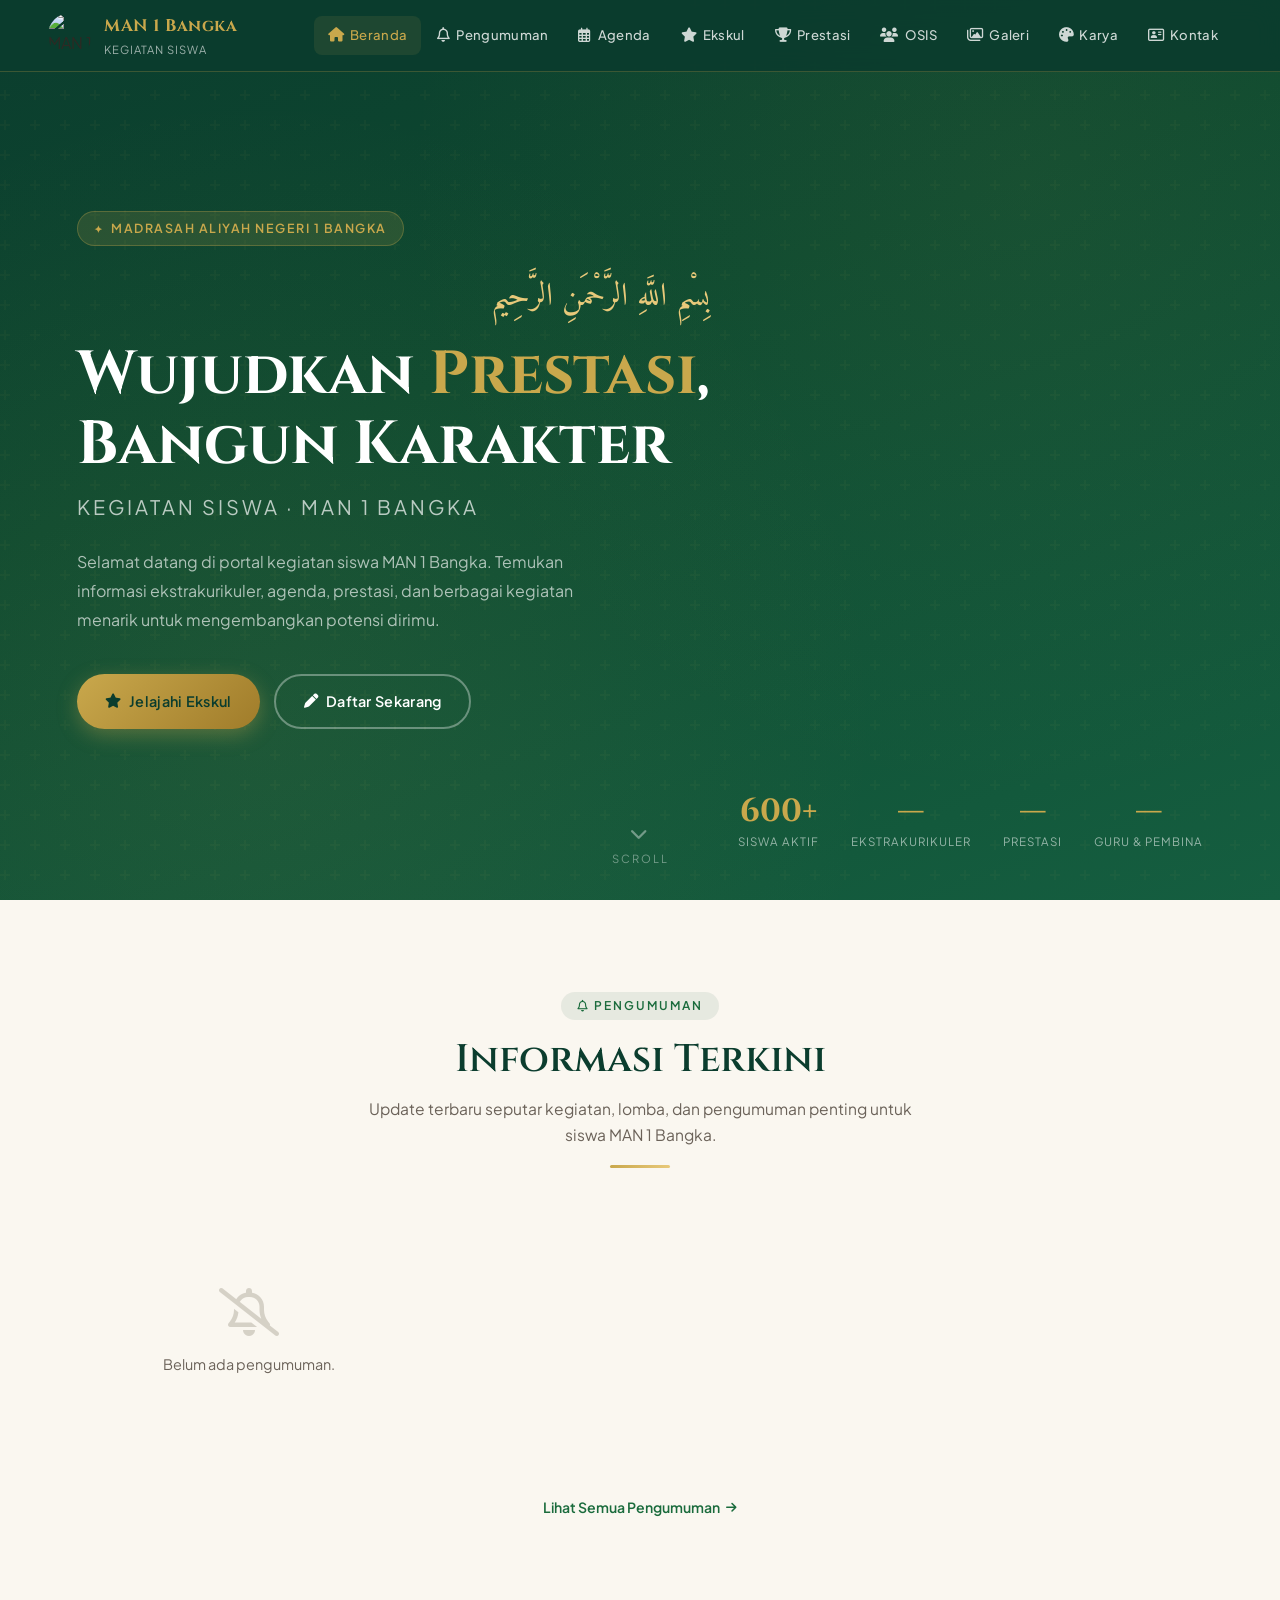
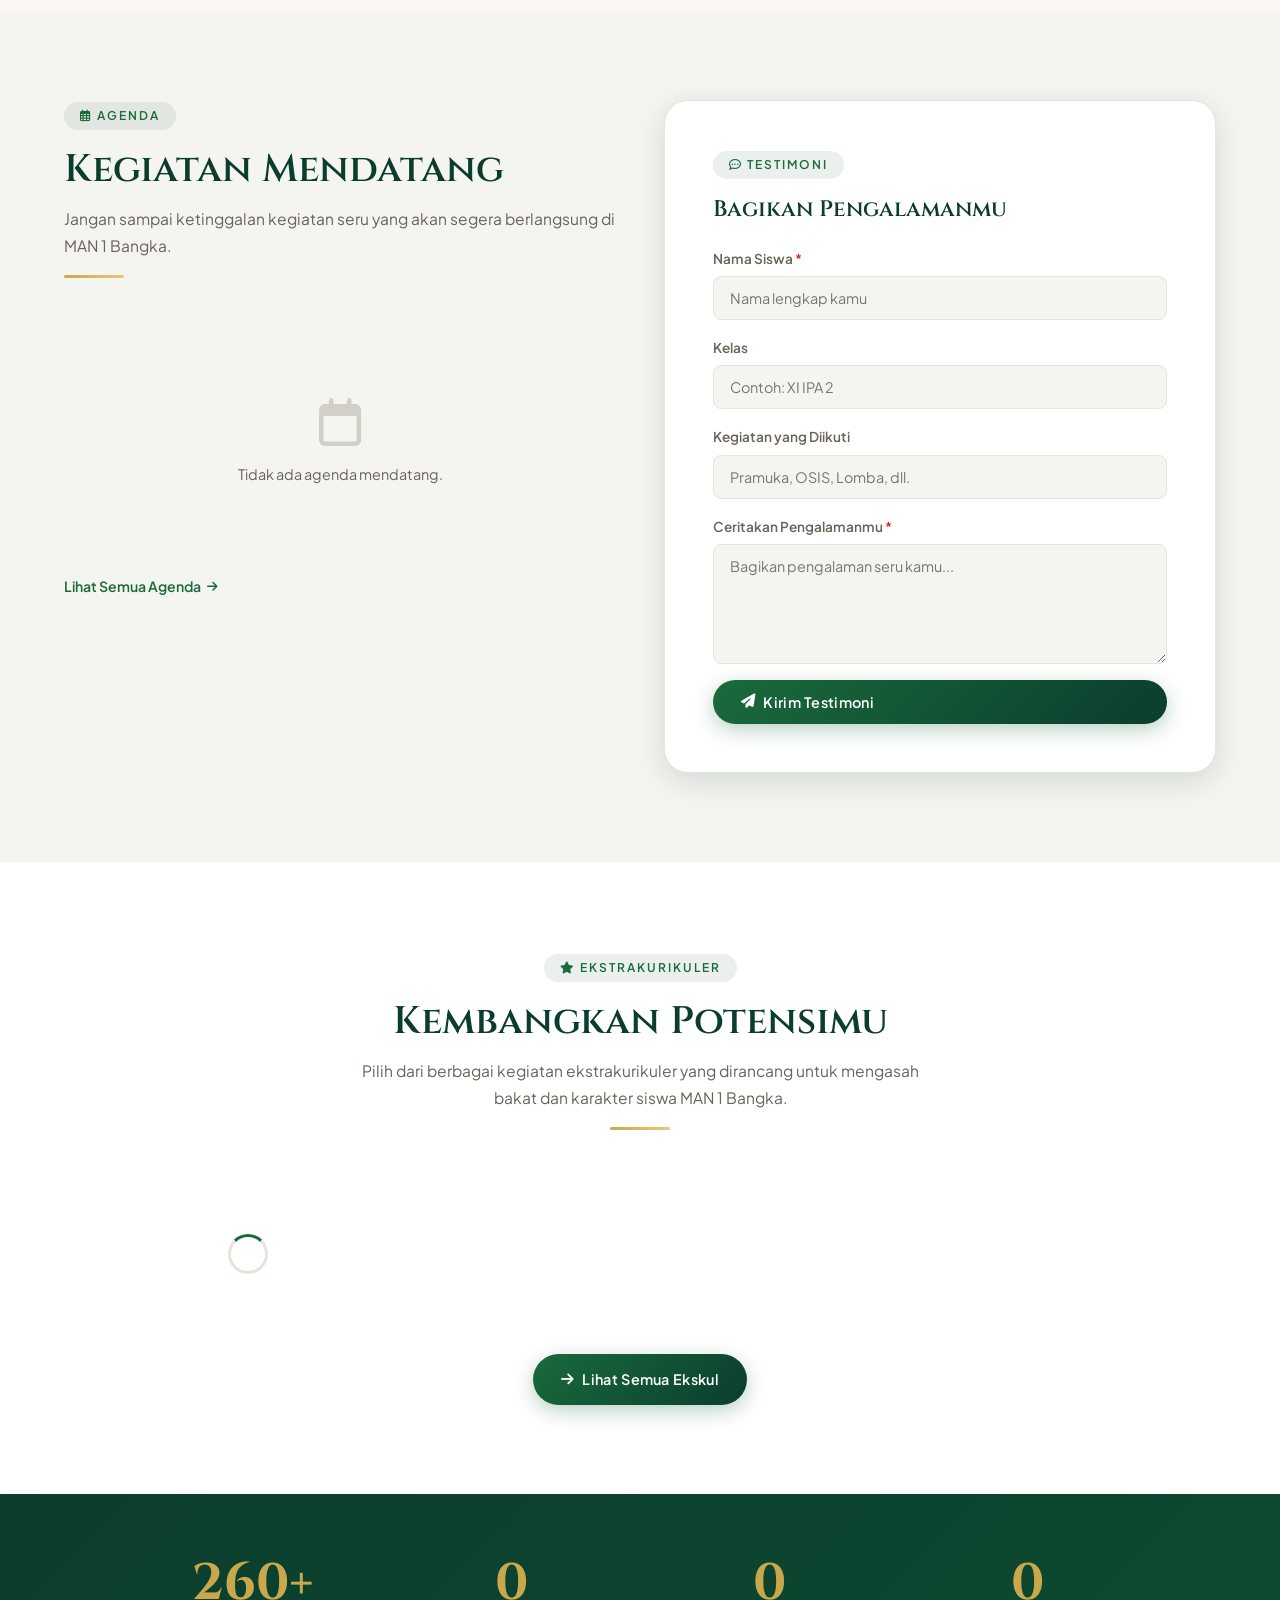
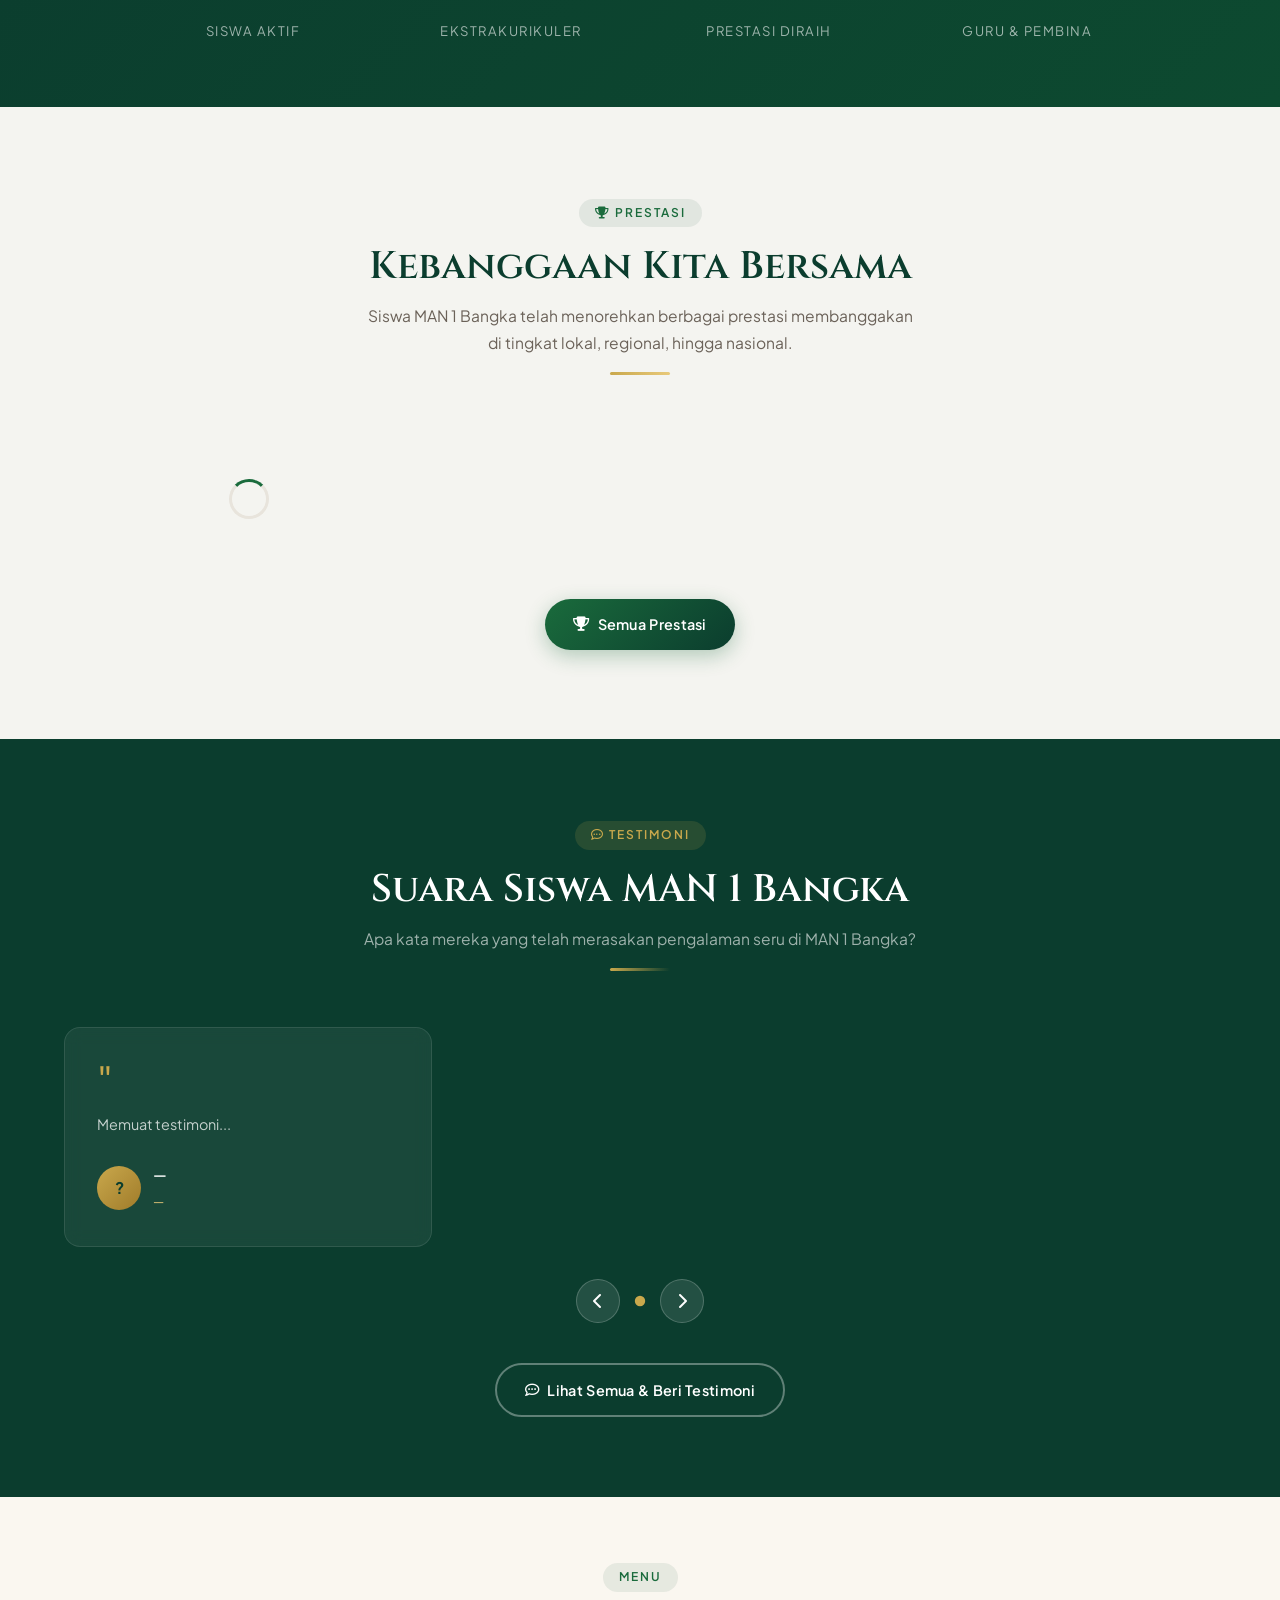
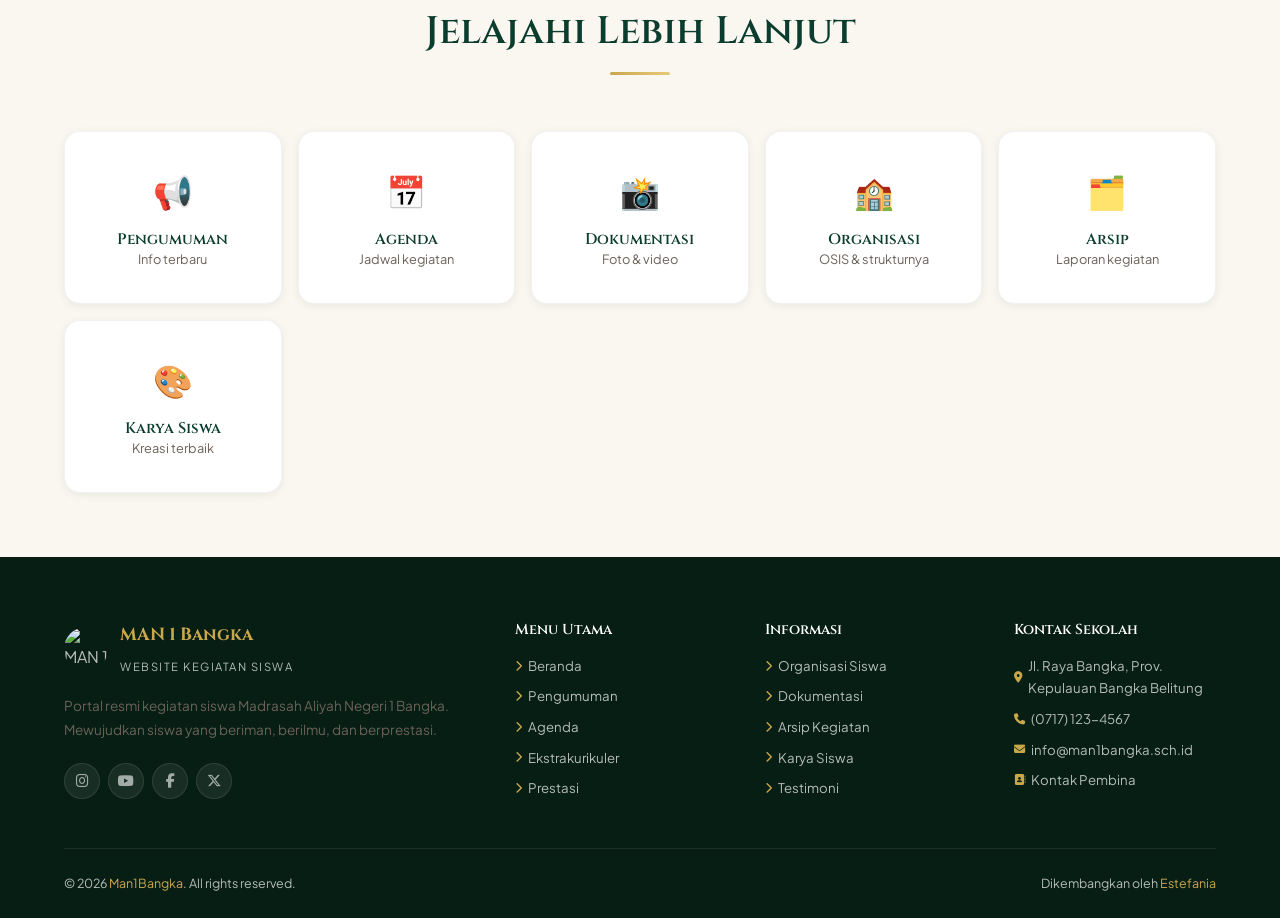
==== commit 04223554: "Add files via upload" ====
--- a/man1bangka/index.html
+++ b/man1bangka/index.html
@@ -74,42 +74,42 @@
           >
         </li>
         <li>
-          <a href="halaman/pengumuman.html"
+          <a href="halaman/pengumuman.php"
             ><i class="far fa-bell"></i> Pengumuman</a
           >
         </li>
         <li>
-          <a href="halaman/agenda.html"
+          <a href="halaman/agenda.php"
             ><i class="far fa-calendar-alt"></i> Agenda</a
           >
         </li>
         <li>
-          <a href="halaman/ekstrakurikuler.html"
+          <a href="halaman/ekstrakurikuler.php"
             ><i class="fas fa-star"></i> Ekskul</a
           >
         </li>
         <li>
-          <a href="halaman/prestasi.html"
+          <a href="halaman/prestasi.php"
             ><i class="fas fa-trophy"></i> Prestasi</a
           >
         </li>
         <li>
-          <a href="halaman/organisasi.html"
+          <a href="halaman/organisasi.php"
             ><i class="fas fa-users"></i> OSIS</a
           >
         </li>
         <li>
-          <a href="halaman/dokumentasi.html"
+          <a href="halaman/dokumentasi.php"
             ><i class="far fa-images"></i> Galeri</a
           >
         </li>
         <li>
-          <a href="halaman/karya-siswa.html"
+          <a href="halaman/karya-siswa.php"
             ><i class="fas fa-palette"></i> Karya</a
           >
         </li>
         <li>
-          <a href="halaman/kontak.html"
+          <a href="halaman/kontak.php"
             ><i class="far fa-address-card"></i> Kontak</a
           >
         </li>
@@ -120,34 +120,34 @@
     <!-- Mobile Nav -->
     <div class="mobile-nav">
       <a href="index.html"><i class="fas fa-home"></i> Beranda</a>
-      <a href="halaman/pengumuman.html"
+      <a href="halaman/pengumuman.php"
         ><i class="far fa-bell"></i> Pengumuman</a
       >
-      <a href="halaman/agenda.html"
+      <a href="halaman/agenda.php"
         ><i class="far fa-calendar-alt"></i> Agenda</a
       >
-      <a href="halaman/ekstrakurikuler.html"
+      <a href="halaman/ekstrakurikuler.php"
         ><i class="fas fa-star"></i> Ekstrakurikuler</a
       >
-      <a href="halaman/prestasi.html"
+      <a href="halaman/prestasi.php"
         ><i class="fas fa-trophy"></i> Prestasi Siswa</a
       >
-      <a href="halaman/organisasi.html"
+      <a href="halaman/organisasi.php"
         ><i class="fas fa-users"></i> Organisasi Siswa</a
       >
-      <a href="halaman/dokumentasi.html"
+      <a href="halaman/dokumentasi.php"
         ><i class="far fa-images"></i> Dokumentasi</a
       >
-      <a href="halaman/arsip.html"
+      <a href="halaman/arsip.php"
         ><i class="fas fa-archive"></i> Arsip Kegiatan</a
       >
-      <a href="halaman/karya-siswa.html"
+      <a href="halaman/karya-siswa.php"
         ><i class="fas fa-palette"></i> Karya Siswa</a
       >
-      <a href="halaman/testimoni.html"
+      <a href="halaman/testimoni.php"
         ><i class="far fa-comment-dots"></i> Testimoni</a
       >
-      <a href="halaman/kontak.html"
+      <a href="halaman/kontak.php"
         ><i class="far fa-address-card"></i> Kontak Pembina</a
       >
       
@@ -172,10 +172,10 @@
           menarik untuk mengembangkan potensi dirimu.
         </p>
         <div class="hero__actions">
-          <a href="halaman/ekstrakurikuler.html" class="btn btn-primary"
+          <a href="halaman/ekstrakurikuler.php" class="btn btn-primary"
             ><i class="fas fa-star"></i> Jelajahi Ekskul</a
           >
-          <a href="halaman/pendaftaran.html" class="btn btn-outline"
+          <a href="halaman/pendaftaran.php" class="btn btn-outline"
             ><i class="fas fa-pen"></i> Daftar Sekarang</a
           >
         </div>
@@ -235,7 +235,7 @@
         <div class="loading"><div class="spinner"></div></div>
       </div>
       <div style="text-align: center">
-        <a href="halaman/pengumuman.html" class="section-link"
+        <a href="halaman/pengumuman.php" class="section-link"
           >Lihat Semua Pengumuman <i class="fas fa-arrow-right"></i
         ></a>
       </div>
@@ -270,7 +270,7 @@
           <div id="agenda-upcoming" style="margin-top: 1.5rem">
             <div class="loading"><div class="spinner"></div></div>
           </div>
-          <a href="halaman/agenda.html" class="section-link"
+          <a href="halaman/agenda.php" class="section-link"
             >Lihat Semua Agenda <i class="fas fa-arrow-right"></i
           ></a>
         </div>
@@ -361,7 +361,7 @@
         <div class="loading"><div class="spinner"></div></div>
       </div>
       <div style="text-align: center; margin-top: 2rem">
-        <a href="halaman/ekstrakurikuler.html" class="btn btn-green"
+        <a href="halaman/ekstrakurikuler.php" class="btn btn-green"
           ><i class="fas fa-arrow-right"></i> Lihat Semua Ekskul</a
         >
       </div>
@@ -419,7 +419,7 @@
         <div class="loading"><div class="spinner"></div></div>
       </div>
       <div style="text-align: center">
-        <a href="halaman/prestasi.html" class="btn btn-green"
+        <a href="halaman/prestasi.php" class="btn btn-green"
           ><i class="fas fa-trophy"></i> Semua Prestasi</a
         >
       </div>
@@ -470,7 +470,7 @@
         </button>
       </div>
       <div style="text-align: center; margin-top: 2.5rem">
-        <a href="halaman/testimoni.html" class="btn btn-outline"
+        <a href="halaman/testimoni.php" class="btn btn-outline"
           ><i class="far fa-comment-dots"></i> Lihat Semua & Beri Testimoni</a
         >
       </div>
@@ -497,7 +497,7 @@
         "
       >
         <a
-          href="halaman/pengumuman.html"
+          href="halaman/pengumuman.php"
           class="card reveal"
           style="text-align: center; padding: 2rem 1rem; text-decoration: none"
         >
@@ -506,7 +506,7 @@
           <p style="font-size: 0.8rem">Info terbaru</p>
         </a>
         <a
-          href="halaman/agenda.html"
+          href="halaman/agenda.php"
           class="card reveal"
           style="text-align: center; padding: 2rem 1rem; text-decoration: none"
         >
@@ -515,7 +515,7 @@
           <p style="font-size: 0.8rem">Jadwal kegiatan</p>
         </a>
         <a
-          href="halaman/dokumentasi.html"
+          href="halaman/dokumentasi.php"
           class="card reveal"
           style="text-align: center; padding: 2rem 1rem; text-decoration: none"
         >
@@ -524,7 +524,7 @@
           <p style="font-size: 0.8rem">Foto &amp; video</p>
         </a>
         <a
-          href="halaman/organisasi.html"
+          href="halaman/organisasi.php"
           class="card reveal"
           style="text-align: center; padding: 2rem 1rem; text-decoration: none"
         >
@@ -533,7 +533,7 @@
           <p style="font-size: 0.8rem">OSIS &amp; strukturnya</p>
         </a>
         <a
-          href="halaman/arsip.html"
+          href="halaman/arsip.php"
           class="card reveal"
           style="text-align: center; padding: 2rem 1rem; text-decoration: none"
         >
@@ -542,7 +542,7 @@
           <p style="font-size: 0.8rem">Laporan kegiatan</p>
         </a>
         <a
-          href="halaman/karya-siswa.html"
+          href="halaman/karya-siswa.php"
           class="card reveal"
           style="text-align: center; padding: 2rem 1rem; text-decoration: none"
         >
@@ -595,22 +595,22 @@
               >
             </li>
             <li>
-              <a href="halaman/pengumuman.html"
+              <a href="halaman/pengumuman.php"
                 ><i class="fas fa-chevron-right"></i> Pengumuman</a
               >
             </li>
             <li>
-              <a href="halaman/agenda.html"
+              <a href="halaman/agenda.php"
                 ><i class="fas fa-chevron-right"></i> Agenda</a
               >
             </li>
             <li>
-              <a href="halaman/ekstrakurikuler.html"
+              <a href="halaman/ekstrakurikuler.php"
                 ><i class="fas fa-chevron-right"></i> Ekstrakurikuler</a
               >
             </li>
             <li>
-              <a href="halaman/prestasi.html"
+              <a href="halaman/prestasi.php"
                 ><i class="fas fa-chevron-right"></i> Prestasi</a
               >
             </li>
@@ -620,27 +620,27 @@
           <h4>Informasi</h4>
           <ul>
             <li>
-              <a href="halaman/organisasi.html"
+              <a href="halaman/organisasi.php"
                 ><i class="fas fa-chevron-right"></i> Organisasi Siswa</a
               >
             </li>
             <li>
-              <a href="halaman/dokumentasi.html"
+              <a href="halaman/dokumentasi.php"
                 ><i class="fas fa-chevron-right"></i> Dokumentasi</a
               >
             </li>
             <li>
-              <a href="halaman/arsip.html"
+              <a href="halaman/arsip.php"
                 ><i class="fas fa-chevron-right"></i> Arsip Kegiatan</a
               >
             </li>
             <li>
-              <a href="halaman/karya-siswa.html"
+              <a href="halaman/karya-siswa.php"
                 ><i class="fas fa-chevron-right"></i> Karya Siswa</a
               >
             </li>
             <li>
-              <a href="halaman/testimoni.html"
+              <a href="halaman/testimoni.php"
                 ><i class="fas fa-chevron-right"></i> Testimoni</a
               >
             </li>
@@ -666,7 +666,7 @@
               >
             </li>
             <li>
-              <a href="halaman/kontak.html"
+              <a href="halaman/kontak.php"
                 ><i class="fas fa-address-book"></i> Kontak Pembina</a
               >
             </li>
@@ -758,7 +758,7 @@
           <div class="ekskul-card__row"><i class="far fa-clock"></i><span>${e.jadwal || "-"}</span></div>
         </div>
         <div class="ekskul-card__footer">
-          <button class="btn btn-green btn-sm" onclick="window.location='halaman/ekstrakurikuler.html'">
+          <button class="btn btn-green btn-sm" onclick="window.location='halaman/ekstrakurikuler.php'">
             <i class="fas fa-arrow-right"></i> Detail
           </button>
         </div>
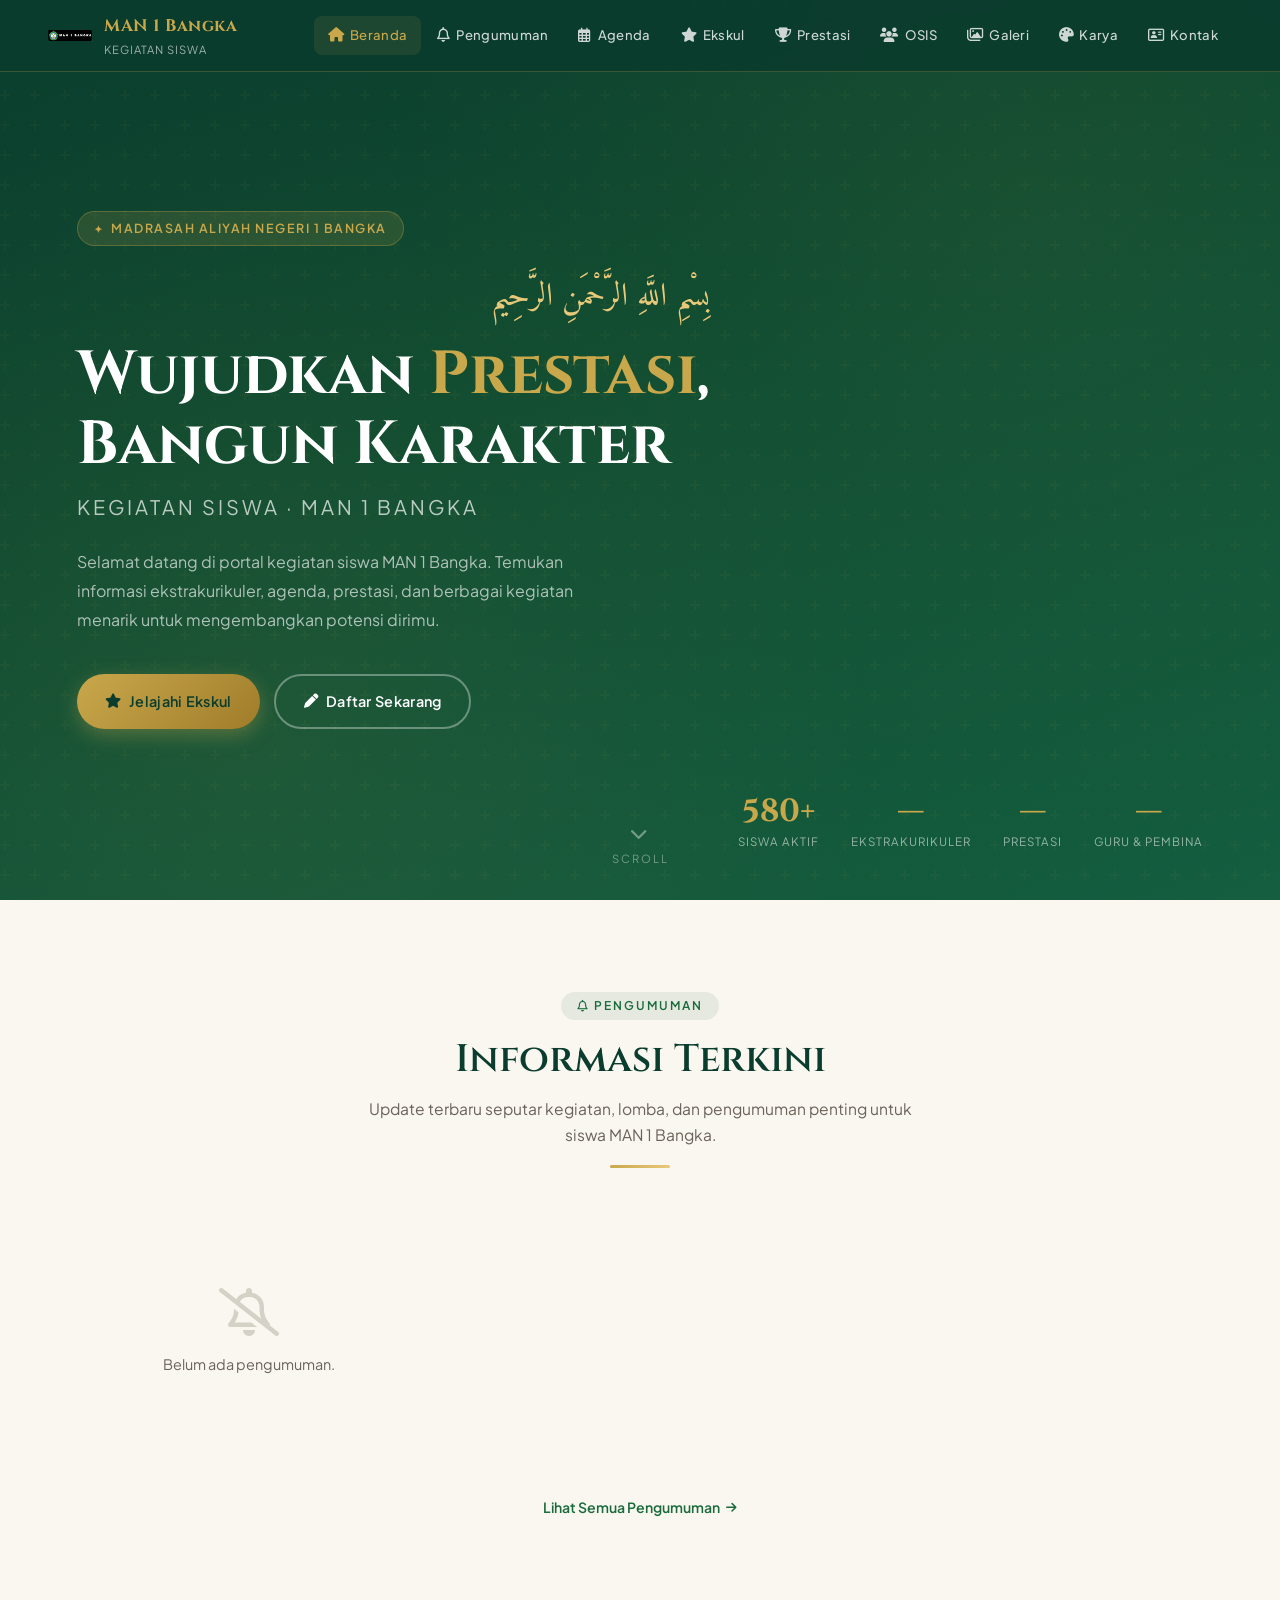
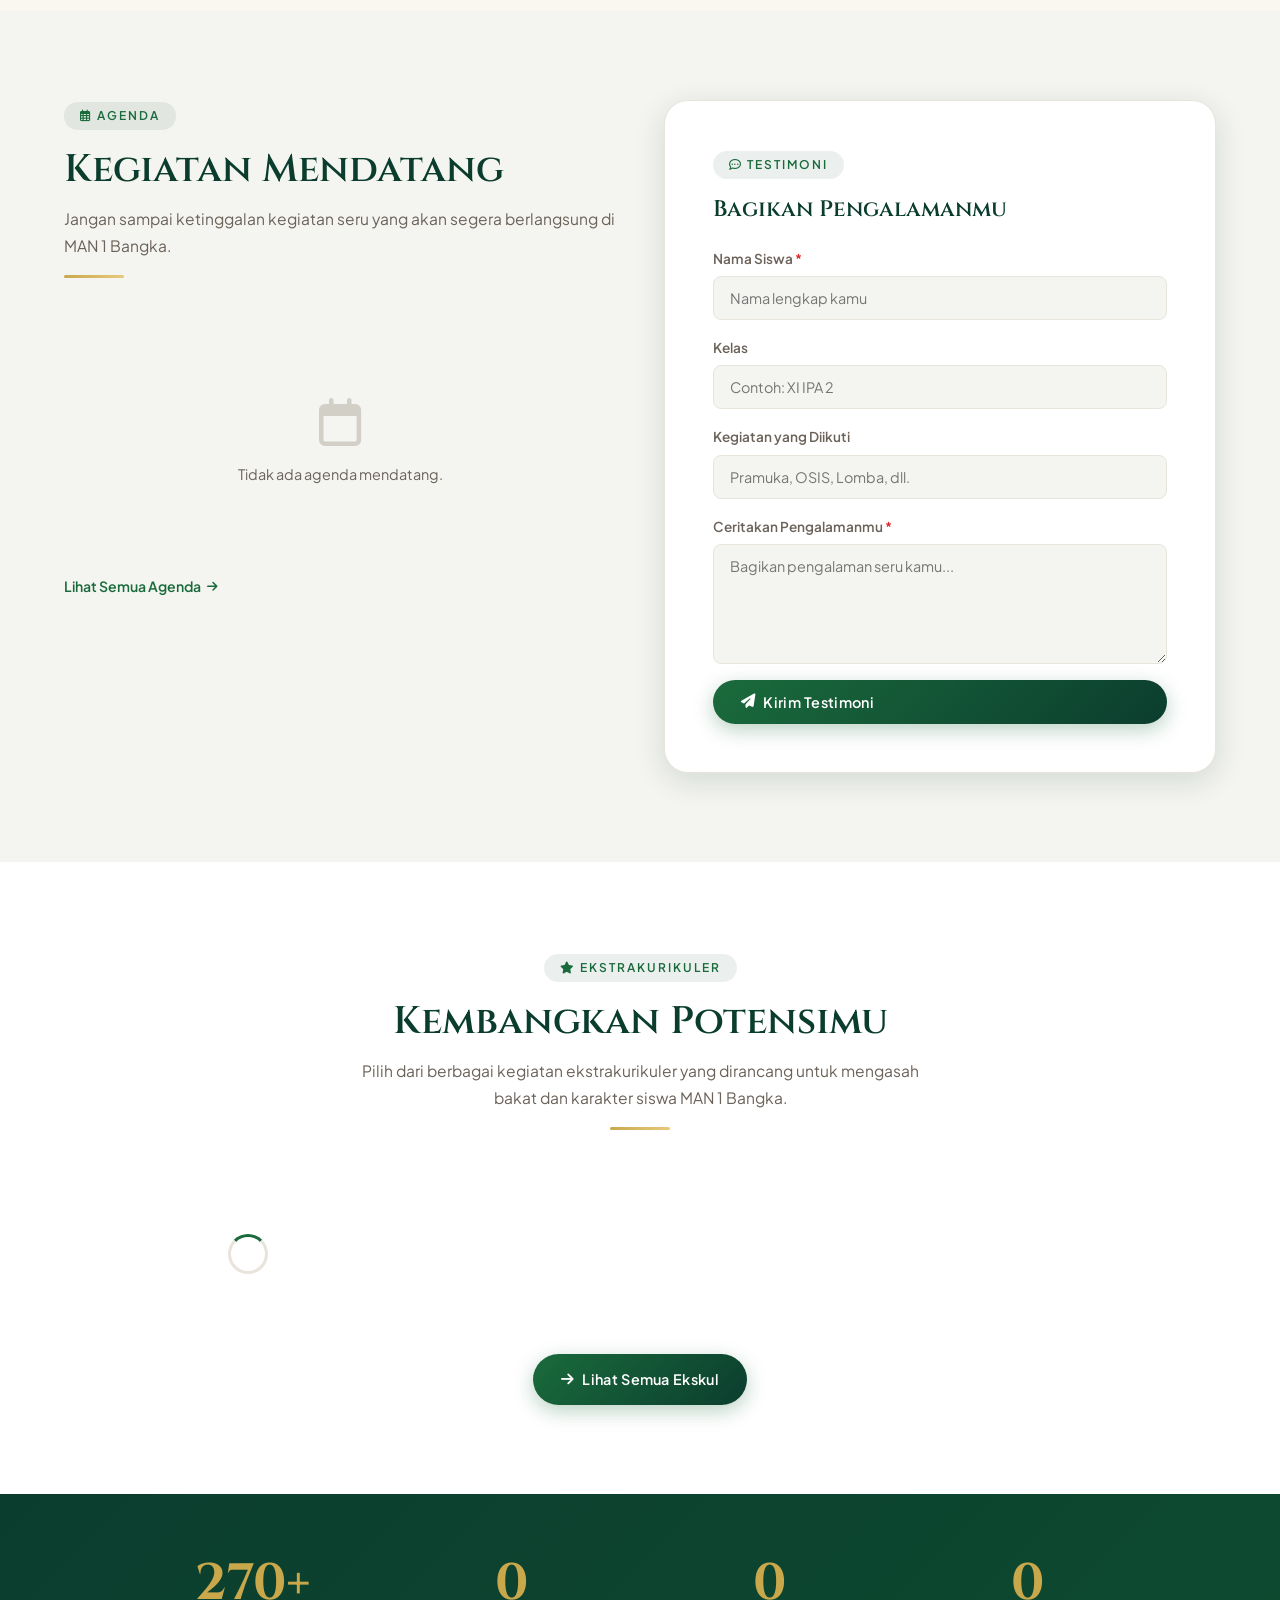
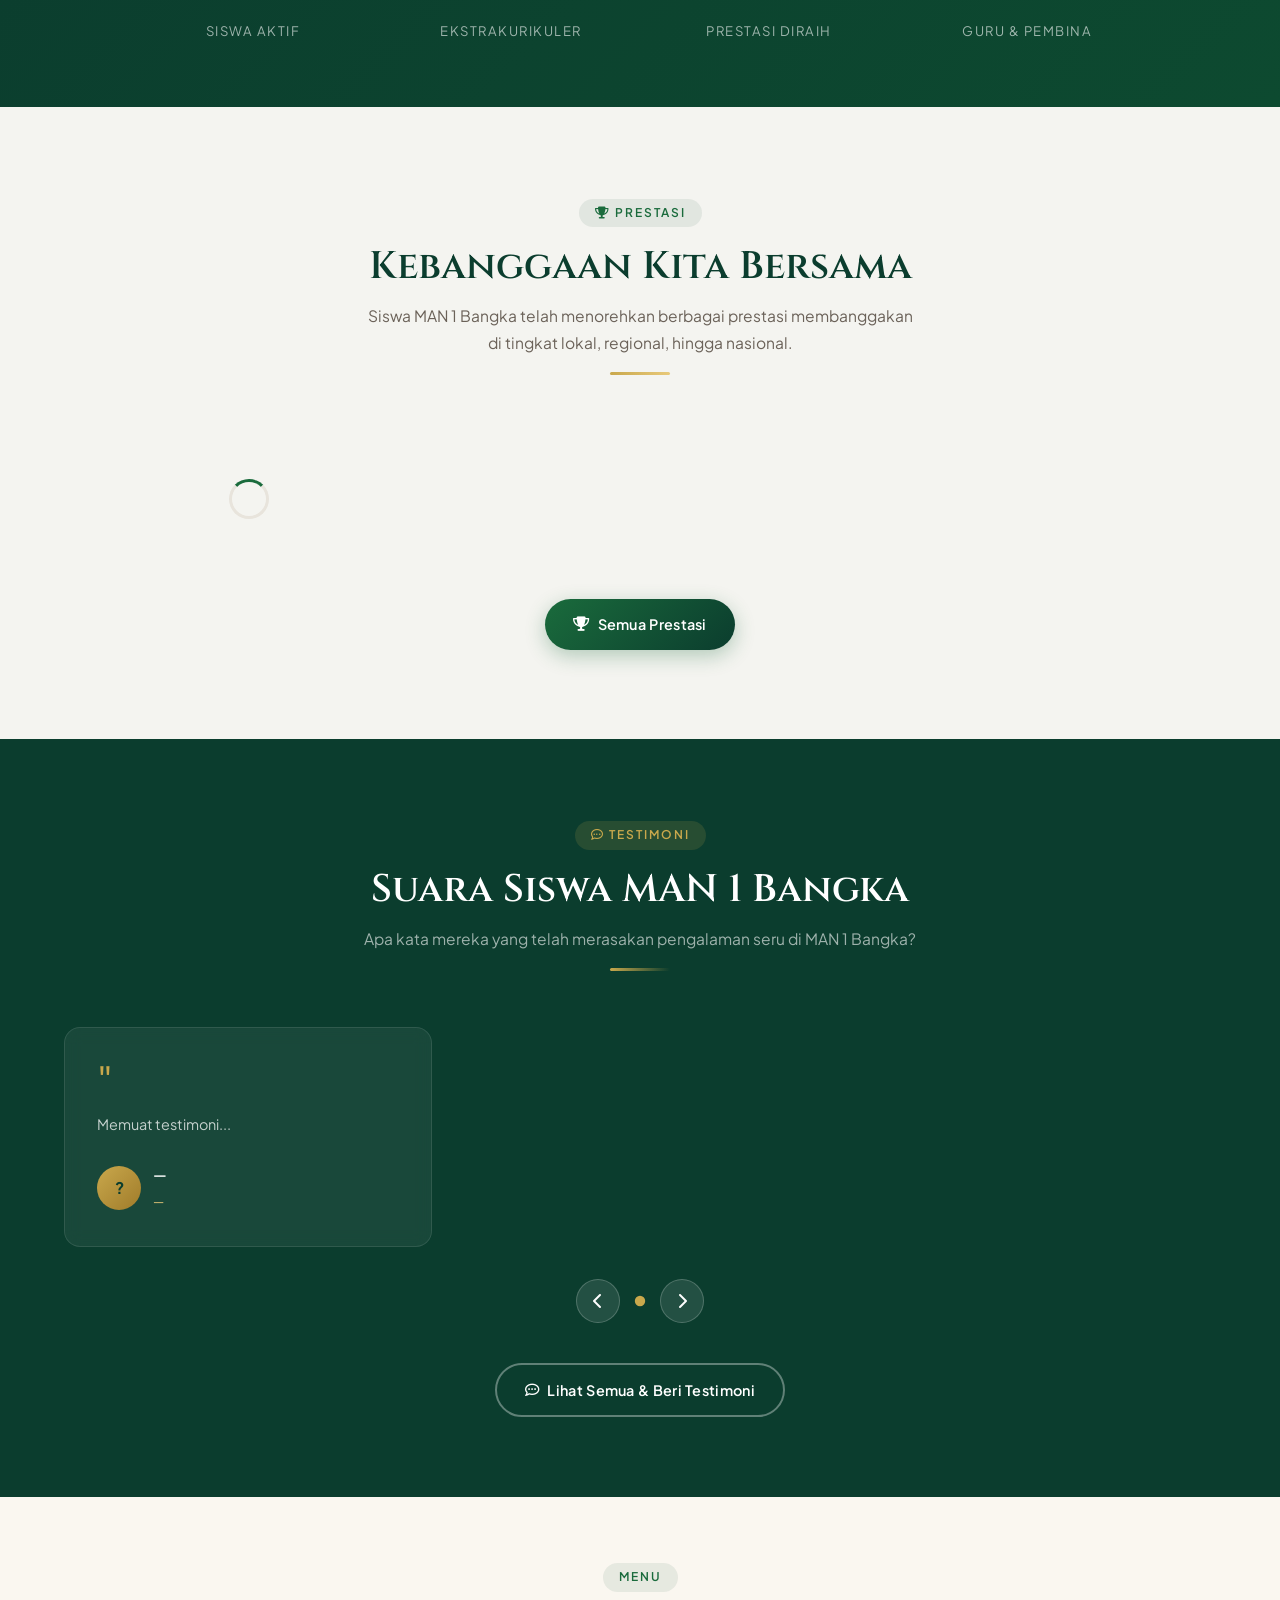
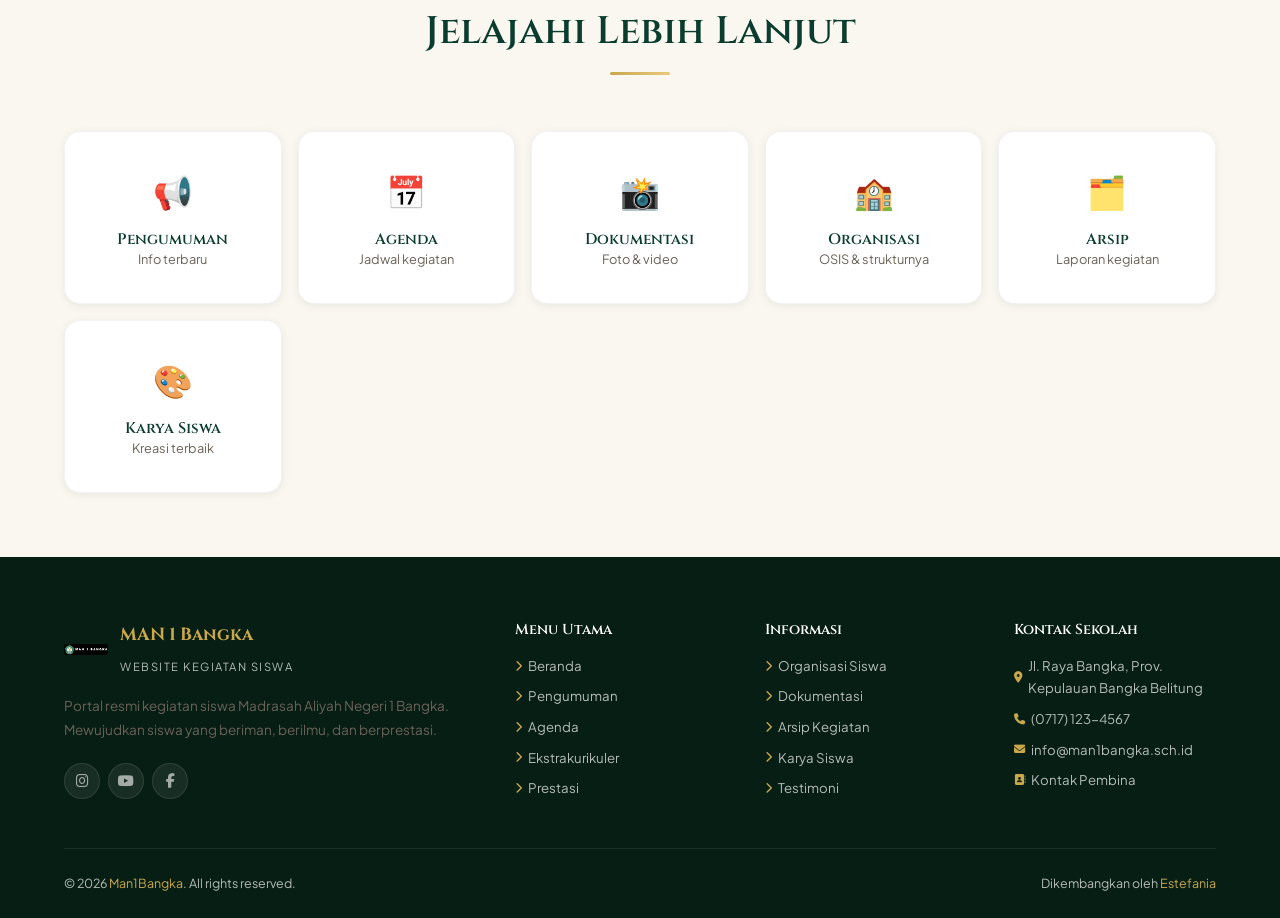
==== commit fabeacf5: "Add files via upload" ====
--- a/man1bangka/index.html
+++ b/man1bangka/index.html
@@ -94,9 +94,7 @@
           >
         </li>
         <li>
-          <a href="halaman/organisasi.php"
-            ><i class="fas fa-users"></i> OSIS</a
-          >
+          <a href="halaman/organisasi.php"><i class="fas fa-users"></i> OSIS</a>
         </li>
         <li>
           <a href="halaman/dokumentasi.php"
@@ -114,7 +112,9 @@
           >
         </li>
       </ul>
-      
+      <button class="hamburger" aria-label="Menu" aria-expanded="false">
+        <span></span><span></span><span></span>
+      </button>
     </nav>
 
     <!-- Mobile Nav -->
@@ -150,7 +150,6 @@
       <a href="halaman/kontak.php"
         ><i class="far fa-address-card"></i> Kontak Pembina</a
       >
-      
     </div>
 
     <!-- ============================================================
@@ -583,7 +582,6 @@
             <a href="#" title="Instagram"><i class="fab fa-instagram"></i></a>
             <a href="#" title="YouTube"><i class="fab fa-youtube"></i></a>
             <a href="#" title="Facebook"><i class="fab fa-facebook-f"></i></a>
-            <a href="#" title="Twitter/X"><i class="fab fa-x-twitter"></i></a>
           </div>
         </div>
         <div class="footer-col">
@@ -670,9 +668,7 @@
                 ><i class="fas fa-address-book"></i> Kontak Pembina</a
               >
             </li>
-            <li>
-              
-            </li>
+            <li></li>
           </ul>
         </div>
       </div>
@@ -682,7 +678,9 @@
       </div>
     </footer>
 
-    <!-- scrollTop removed -->
+    <button id="scrollTop" aria-label="Scroll ke atas">
+      <i class="fas fa-arrow-up"></i>
+    </button>
 
     <!-- Modal Detail -->
     <div class="modal-overlay" id="modal-detail">
--- a/man1bangka/assets/css/style.css
+++ b/man1bangka/assets/css/style.css
@@ -19,6 +19,7 @@
 :root {
   --green-dark: #0b3d2e;
   --green-mid: #1a6b3c;
+  --green: #2e9e5e;
   --green-light: #2e9e5e;
   --gold: #c9a84c;
   --gold-light: #e8c97a;
@@ -28,6 +29,7 @@
   --gray-100: #f4f4f0;
   --gray-200: #e8e4dc;
   --gray-400: #a0998a;
+  --gray-500: #857d72;
   --gray-600: #6b6259;
   --gray-800: #2d2a24;
   --shadow-sm: 0 2px 8px rgba(11, 61, 46, 0.08);
@@ -1188,14 +1190,17 @@
   gap: 6px;
 }
 .rating-input i {
-  font-size: 1.3rem;
+  font-size: 1.5rem;
   color: var(--gray-200);
   cursor: pointer;
   transition: var(--transition);
 }
-.rating-input i.active,
-.rating-input i:hover ~ i.active {
-  color: var(--gold);
+.rating-input i.active {
+  color: var(--gold);
+}
+.rating-input i:hover {
+  color: var(--gold);
+  transform: scale(1.15);
 }
 .form-success {
   display: none;
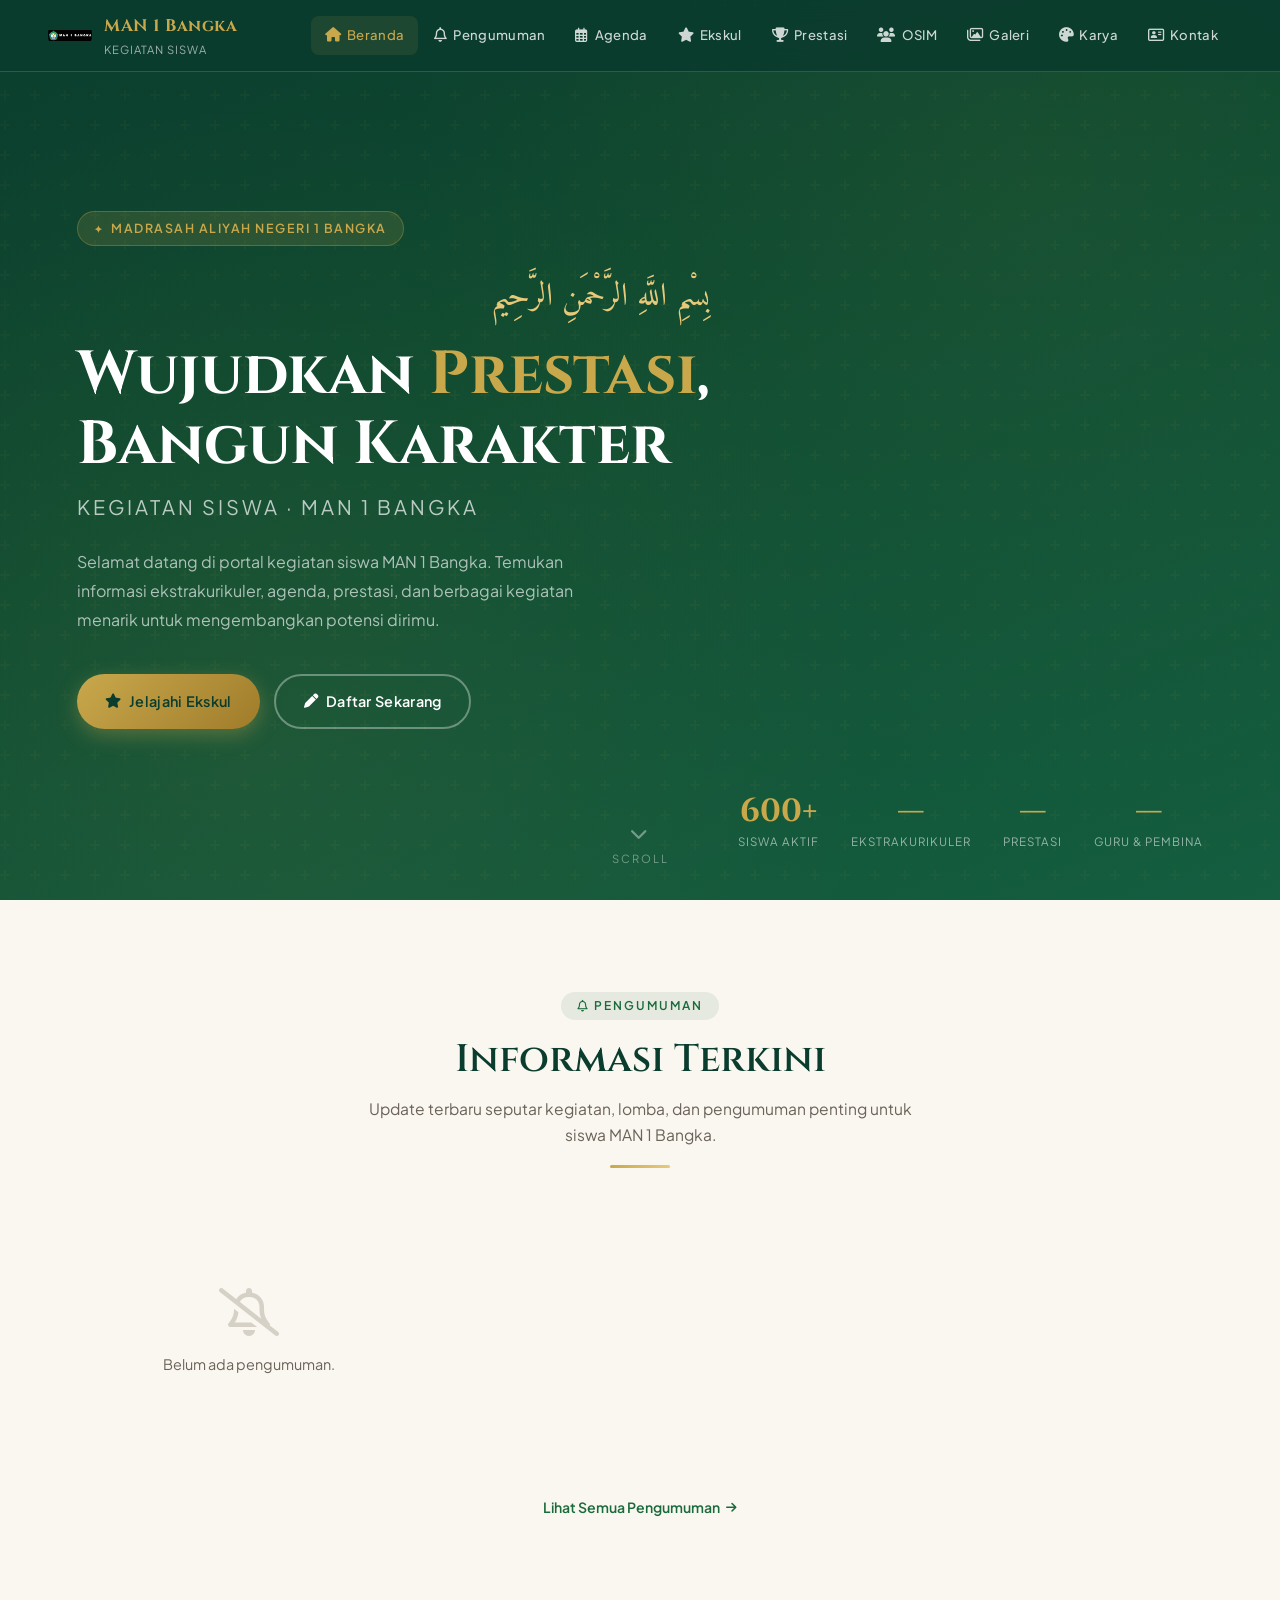
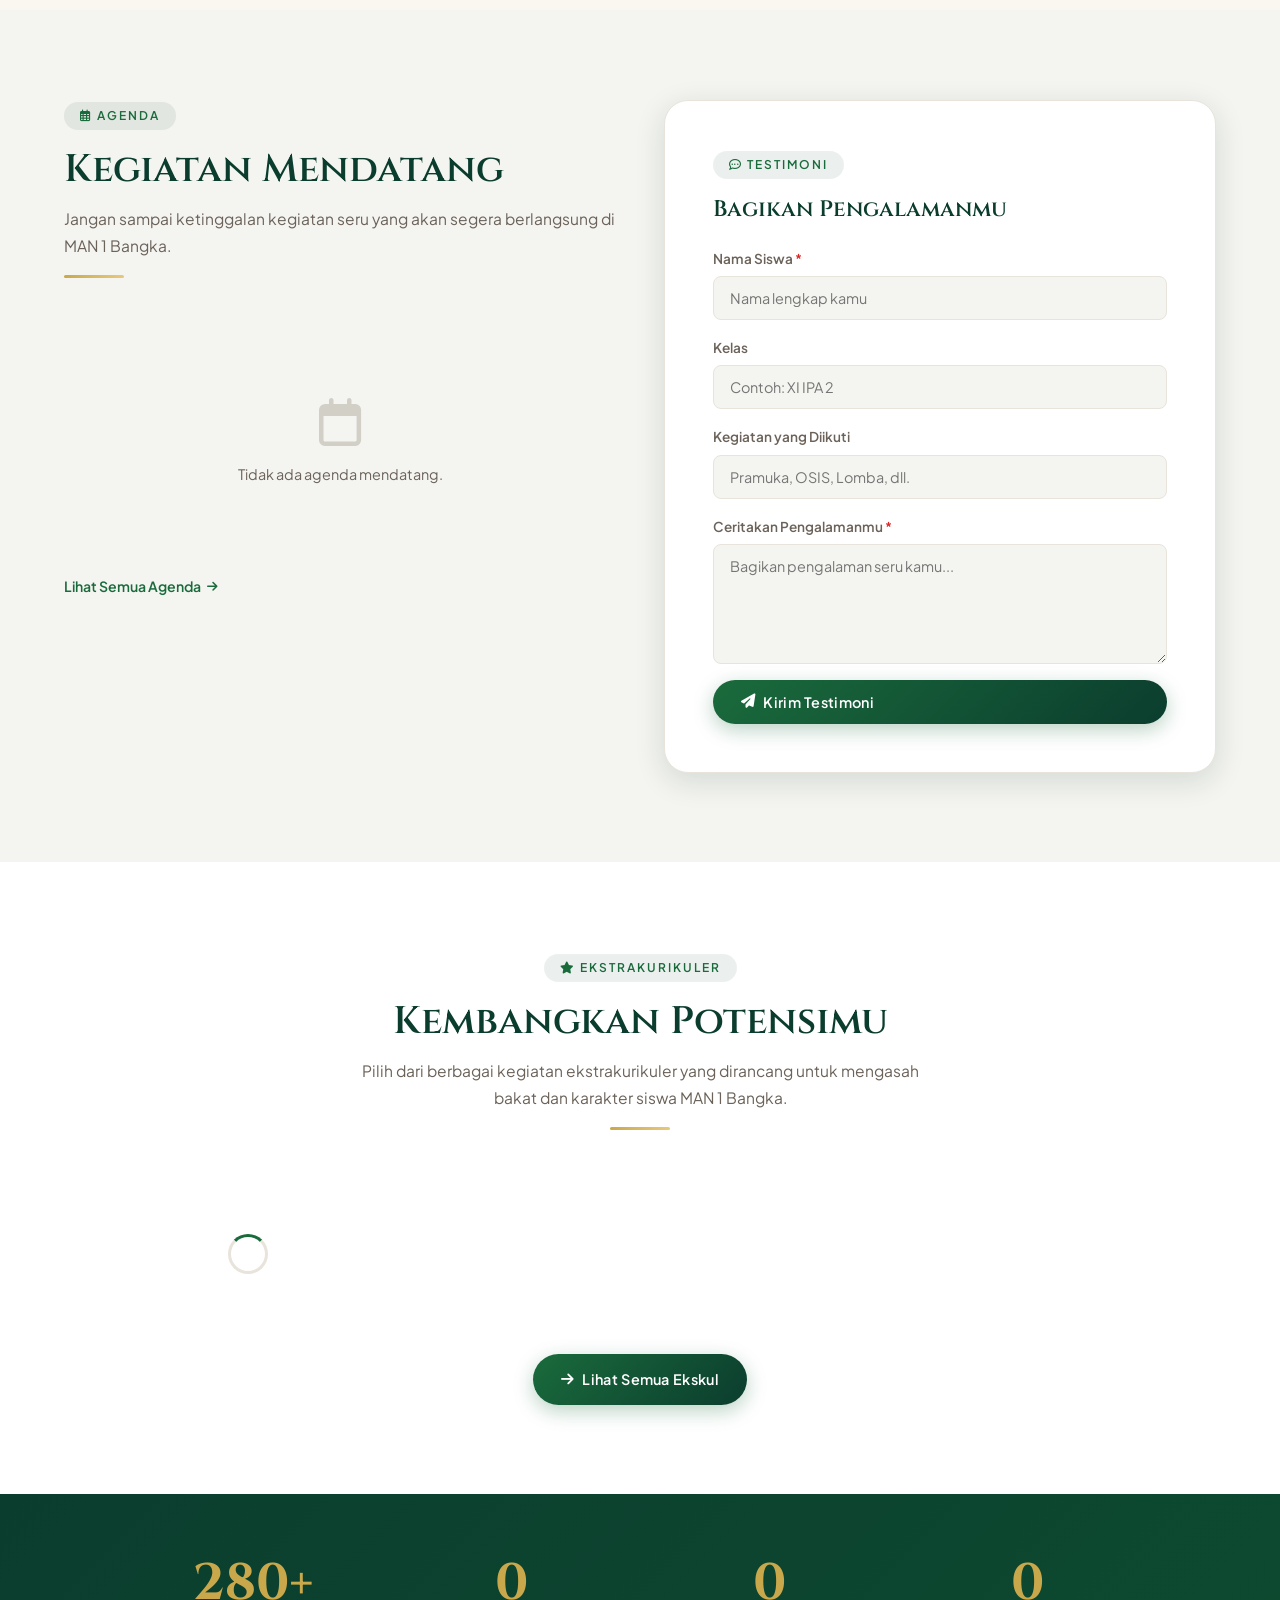
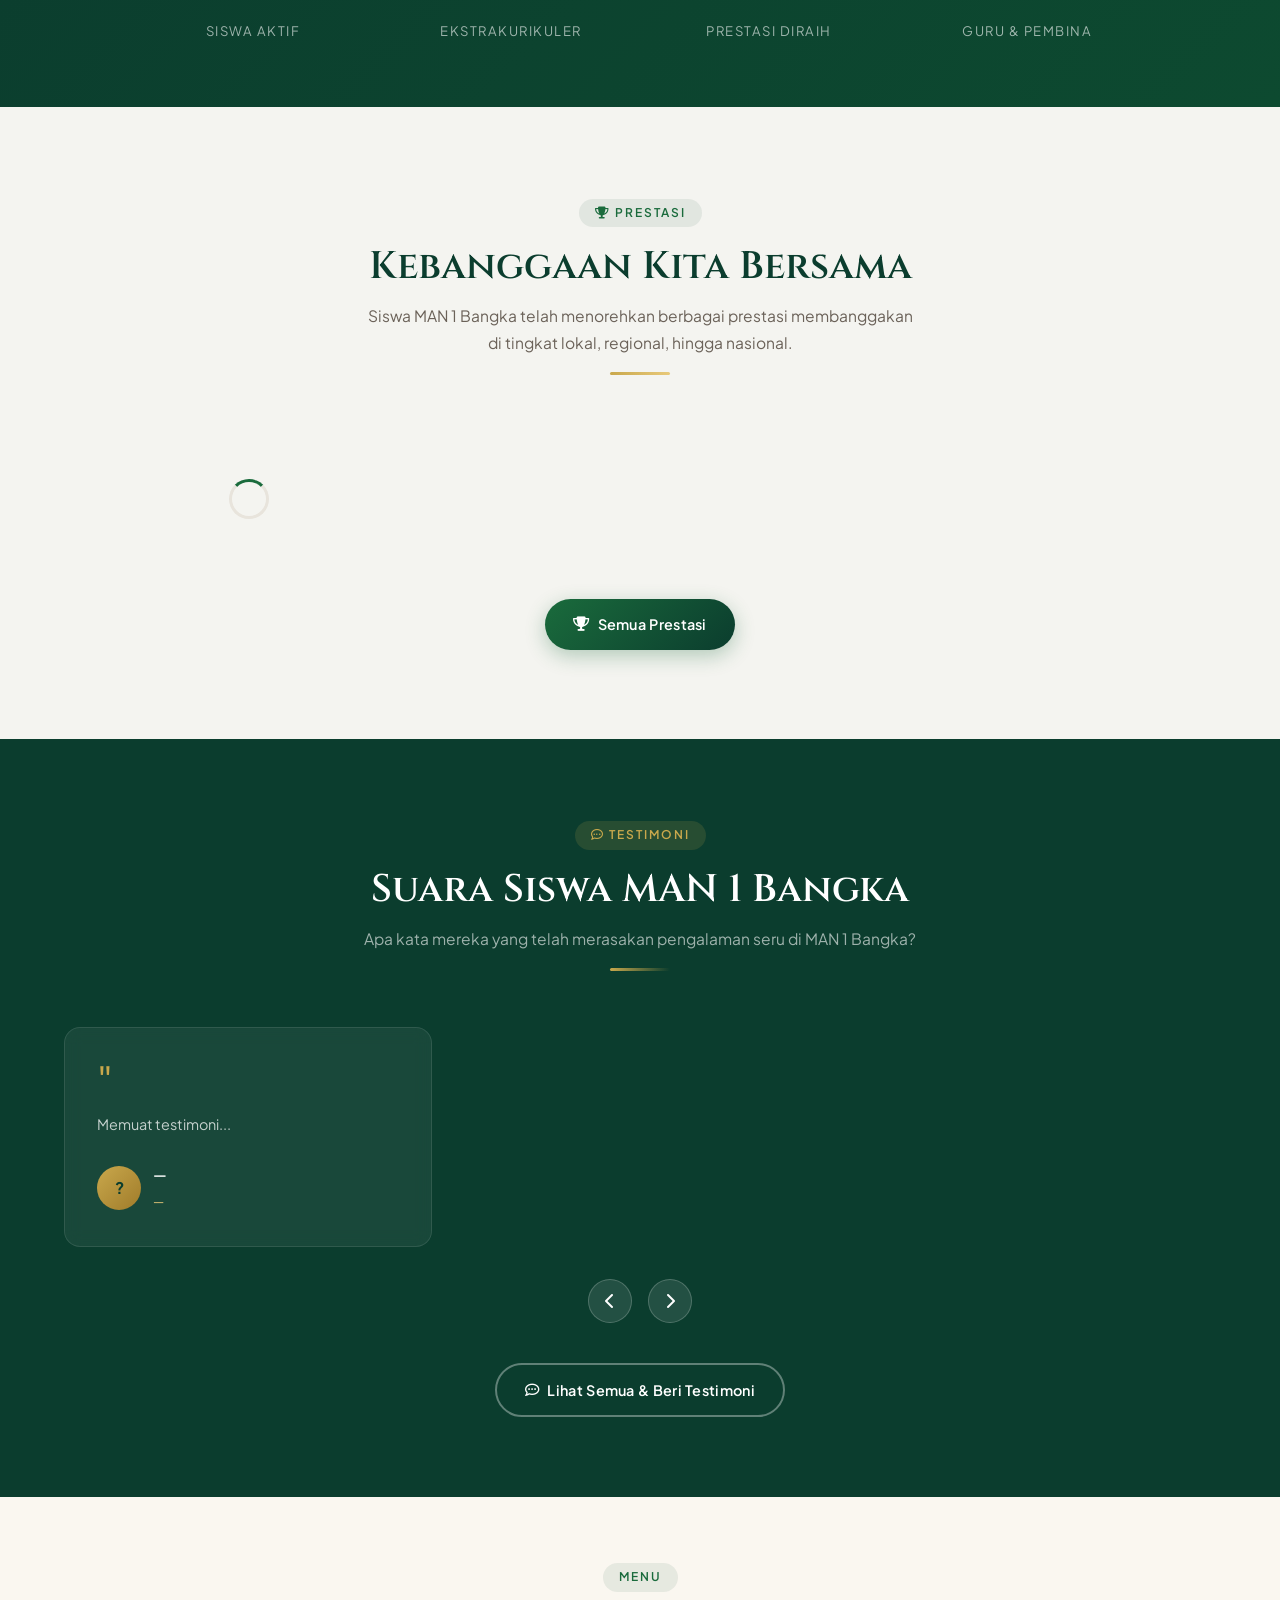
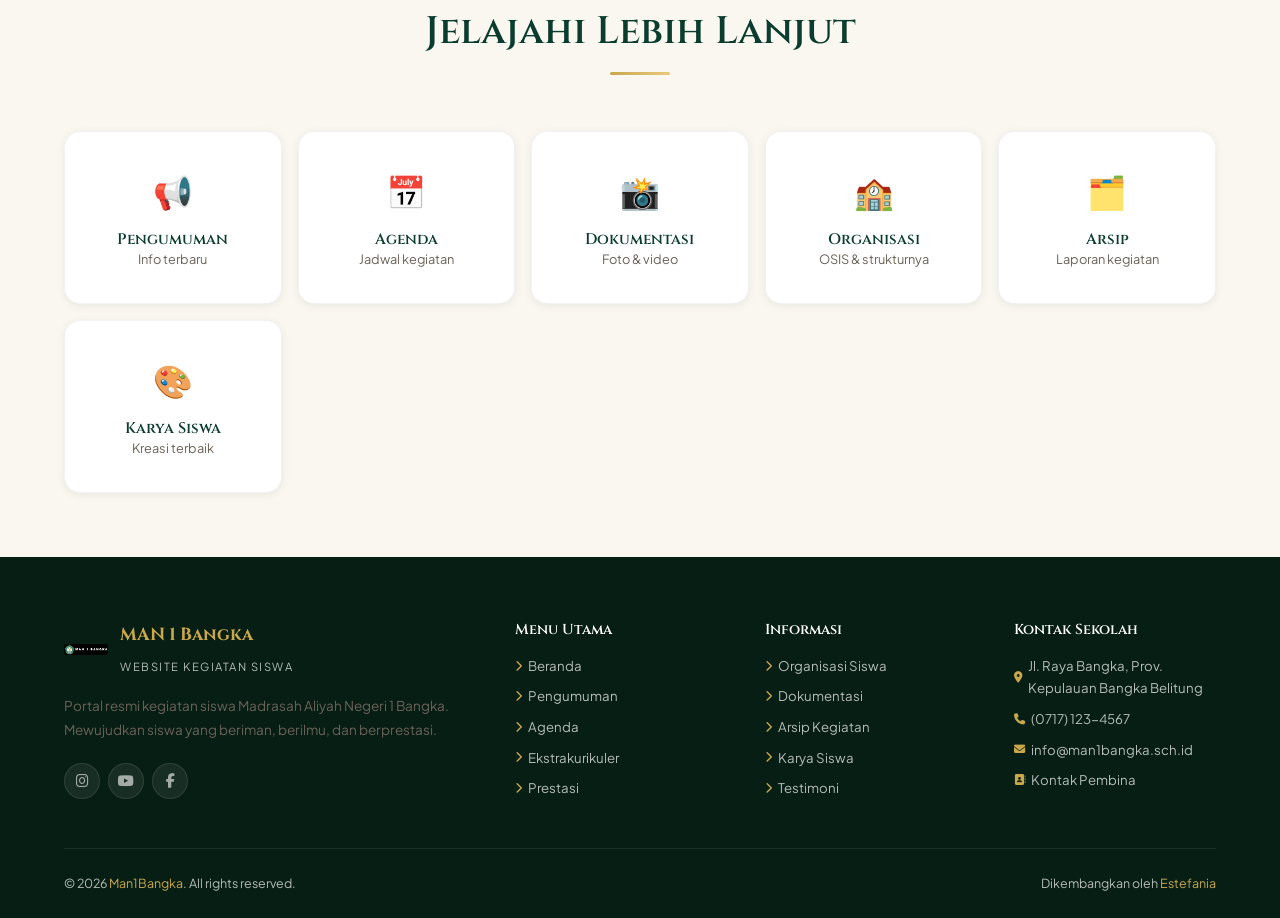
==== commit 3f2e16b1: "Add files via upload" ====
--- a/man1bangka/index.html
+++ b/man1bangka/index.html
@@ -94,7 +94,7 @@
           >
         </li>
         <li>
-          <a href="halaman/organisasi.php"><i class="fas fa-users"></i> OSIS</a>
+          <a href="halaman/organisasi.php"><i class="fas fa-users"></i> OSIM</a>
         </li>
         <li>
           <a href="halaman/dokumentasi.php"
@@ -461,9 +461,6 @@
         <button class="slider-btn prev">
           <i class="fas fa-chevron-left"></i>
         </button>
-        <div class="slider-dots">
-          <span class="slider-dot active"></span>
-        </div>
         <button class="slider-btn next">
           <i class="fas fa-chevron-right"></i>
         </button>
@@ -747,13 +744,13 @@
       <div class="ekskul-card reveal" style="max-width:100%;">
         <div class="ekskul-card__header">
           <div class="ekskul-card__icon">${icons[e.kategori] || "🌟"}</div>
-          <h3 class="ekskul-card__title">${e.nama}</h3>
+          <h3 class="ekskul-card__title">${esc(e.nama)}</h3>
           <span class="badge badge-gold">${e.kategori}</span>
         </div>
         <div class="ekskul-card__body">
-          <p style="font-size:.87rem;margin-bottom:1rem;">${(e.deskripsi || "").substring(0, 120)}...</p>
-          <div class="ekskul-card__row"><i class="fas fa-user-tie"></i><span>${e.nama_pembina || "-"}</span></div>
-          <div class="ekskul-card__row"><i class="far fa-clock"></i><span>${e.jadwal || "-"}</span></div>
+          <p style="font-size:.87rem;margin-bottom:1rem;">${esc((e.deskripsi || "").substring(0, 120))}...</p>
+          <div class="ekskul-card__row"><i class="fas fa-user-tie"></i><span>${esc(e.nama_pembina || "-")}</span></div>
+          <div class="ekskul-card__row"><i class="far fa-clock"></i><span>${esc(e.jadwal || "-")}</span></div>
         </div>
         <div class="ekskul-card__footer">
           <button class="btn btn-green btn-sm" onclick="window.location='halaman/ekstrakurikuler.php'">
--- a/man1bangka/assets/css/style.css
+++ b/man1bangka/assets/css/style.css
@@ -599,6 +599,23 @@
   background: rgba(26, 107, 60, 0.1);
   color: var(--green-mid);
 }
+/* Kategori tambahan — sesuai ENUM tabel pengumuman */
+.tag-umum {
+  background: rgba(107, 114, 128, 0.1);
+  color: #4b5563;
+}
+.tag-keagamaan {
+  background: rgba(124, 58, 237, 0.1);
+  color: #7c3aed;
+}
+.tag-libur {
+  background: rgba(16, 185, 129, 0.1);
+  color: #059669;
+}
+.tag-pendaftaran {
+  background: rgba(245, 158, 11, 0.1);
+  color: #d97706;
+}
 .tag-gold {
   background: rgba(201, 168, 76, 0.12);
   color: var(--gold-dark);
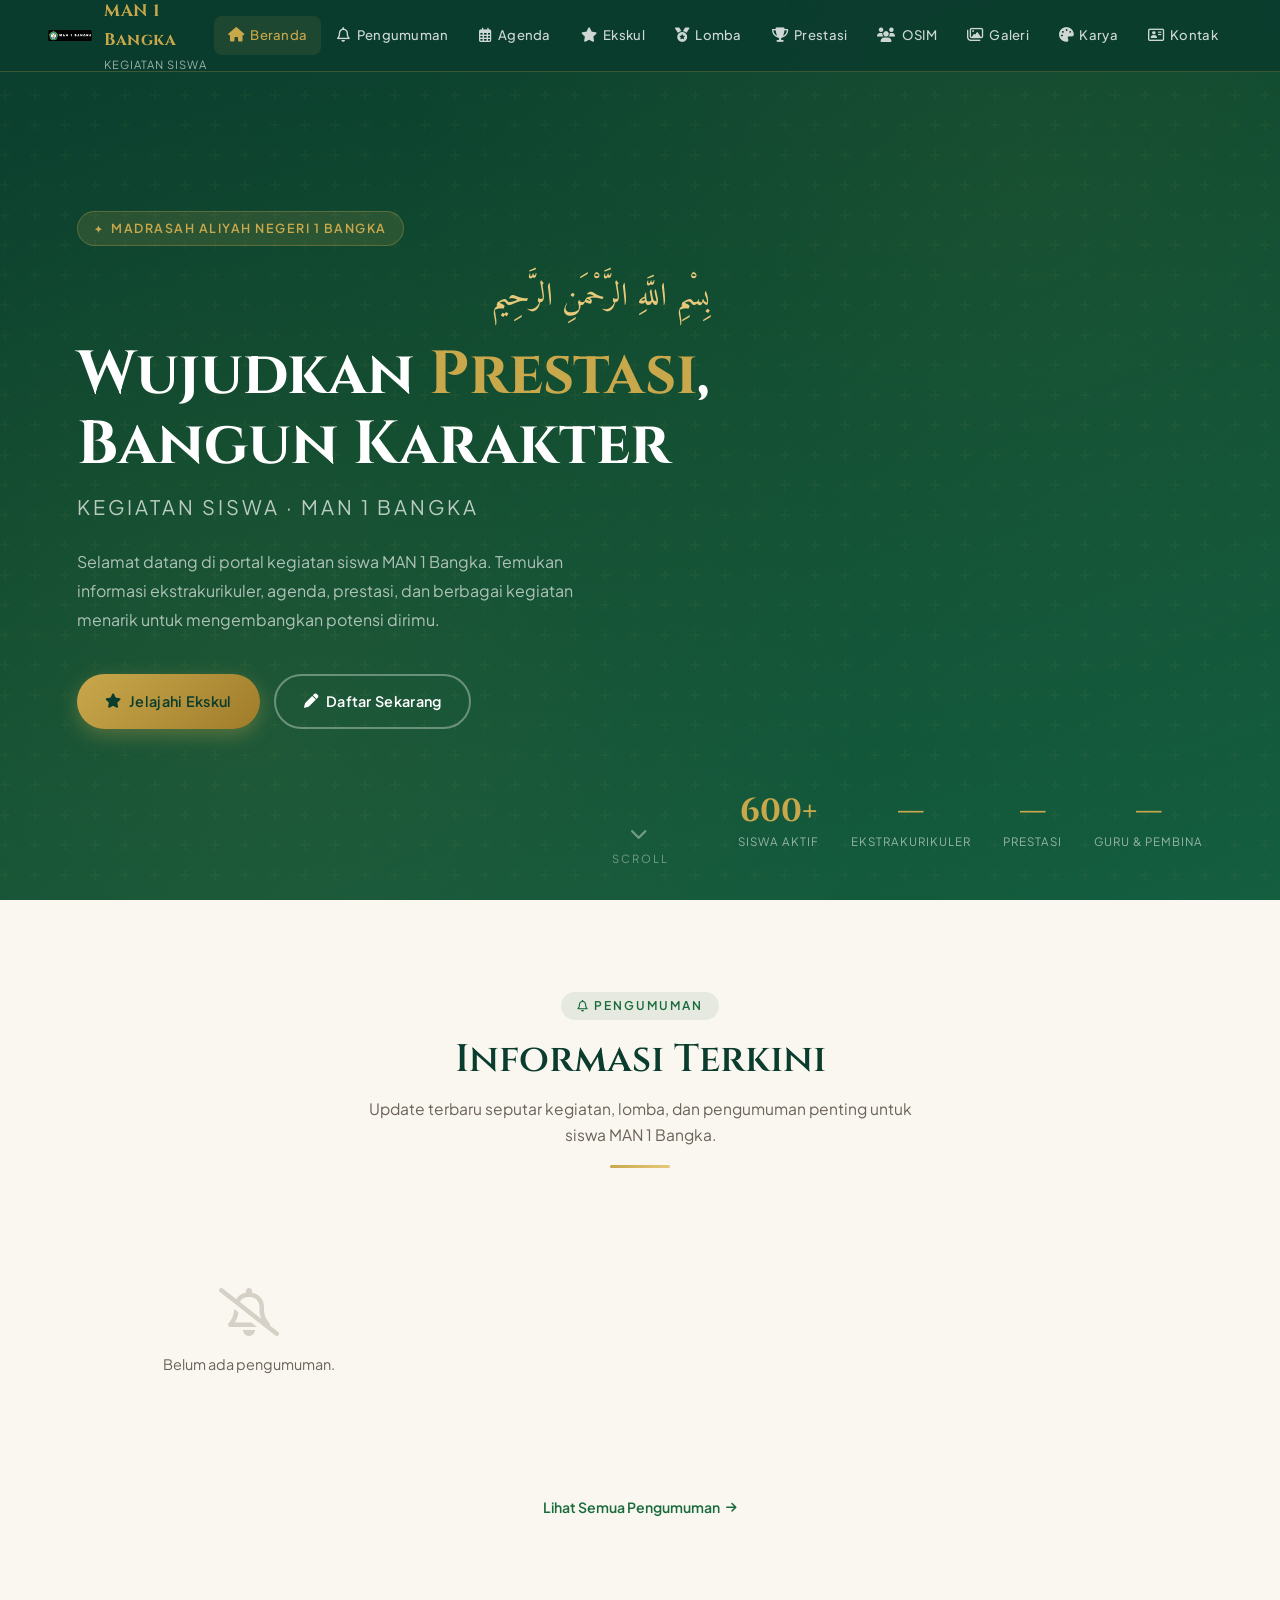
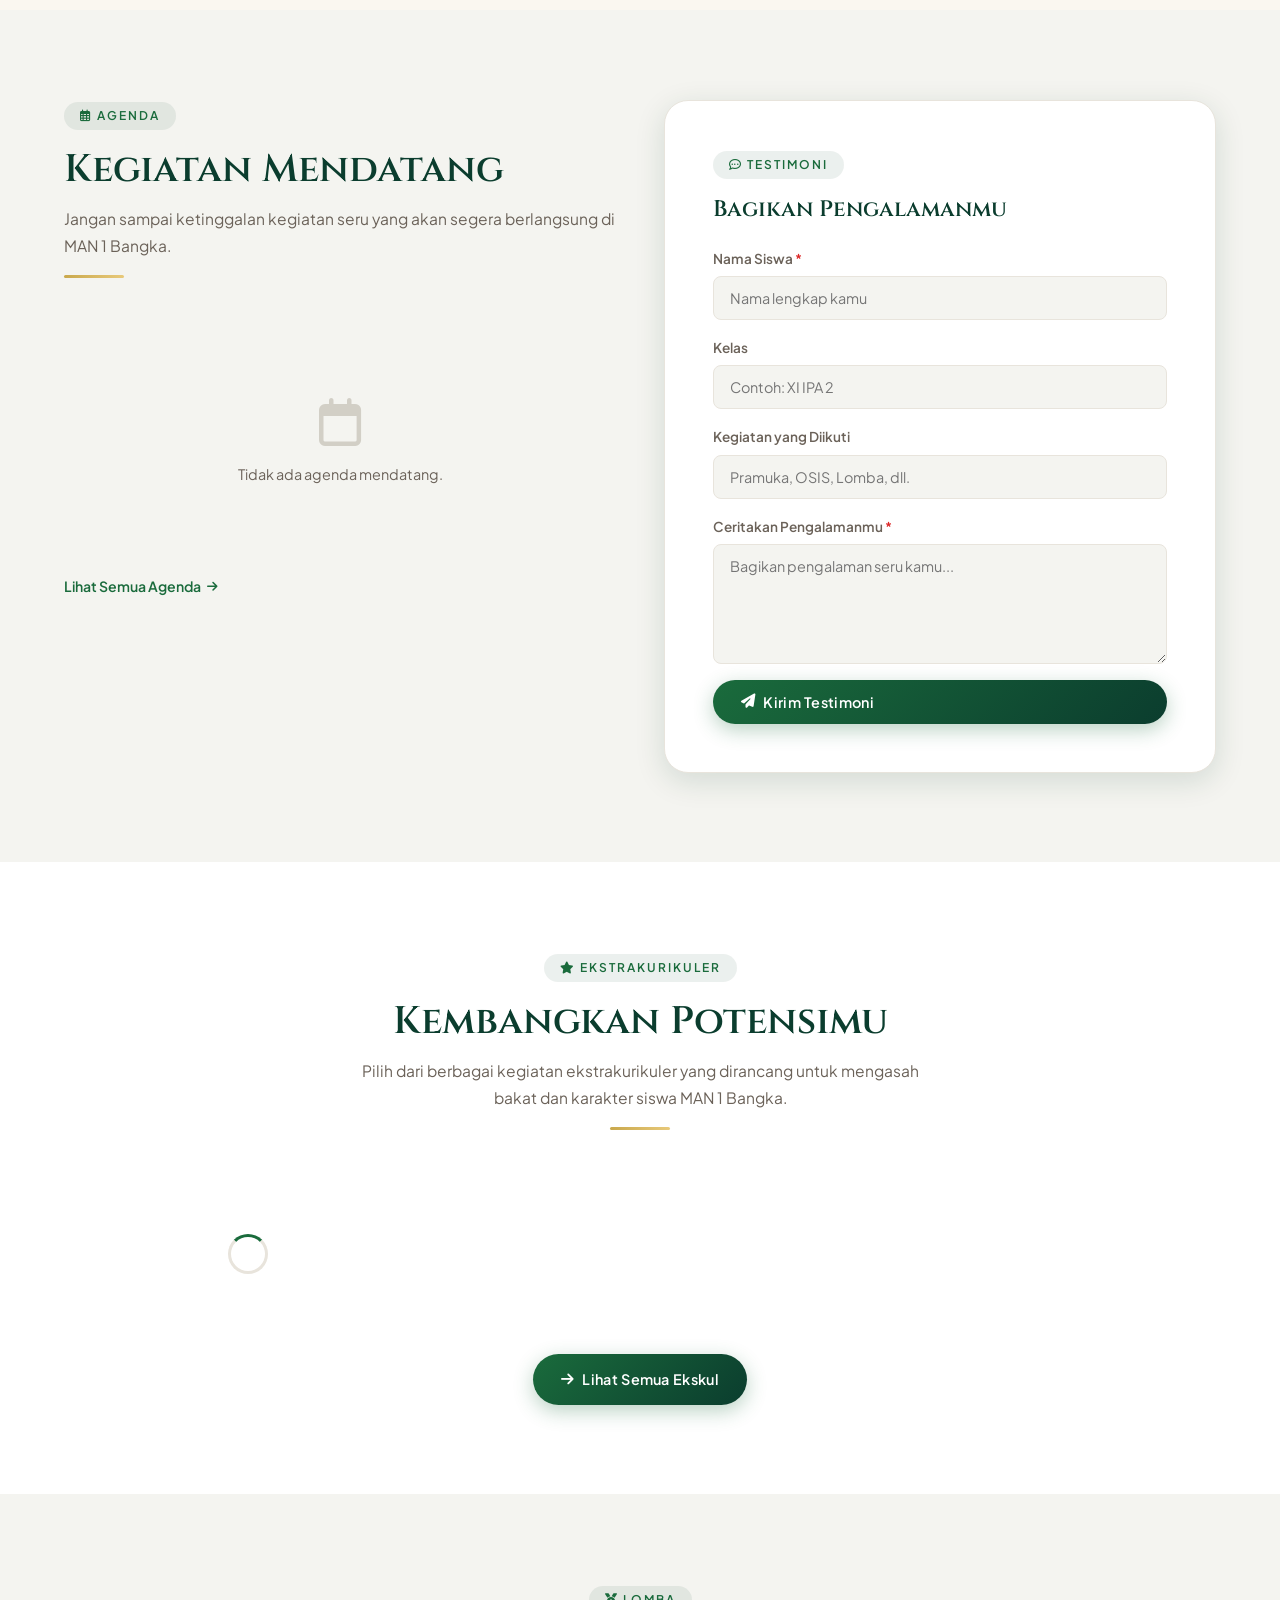
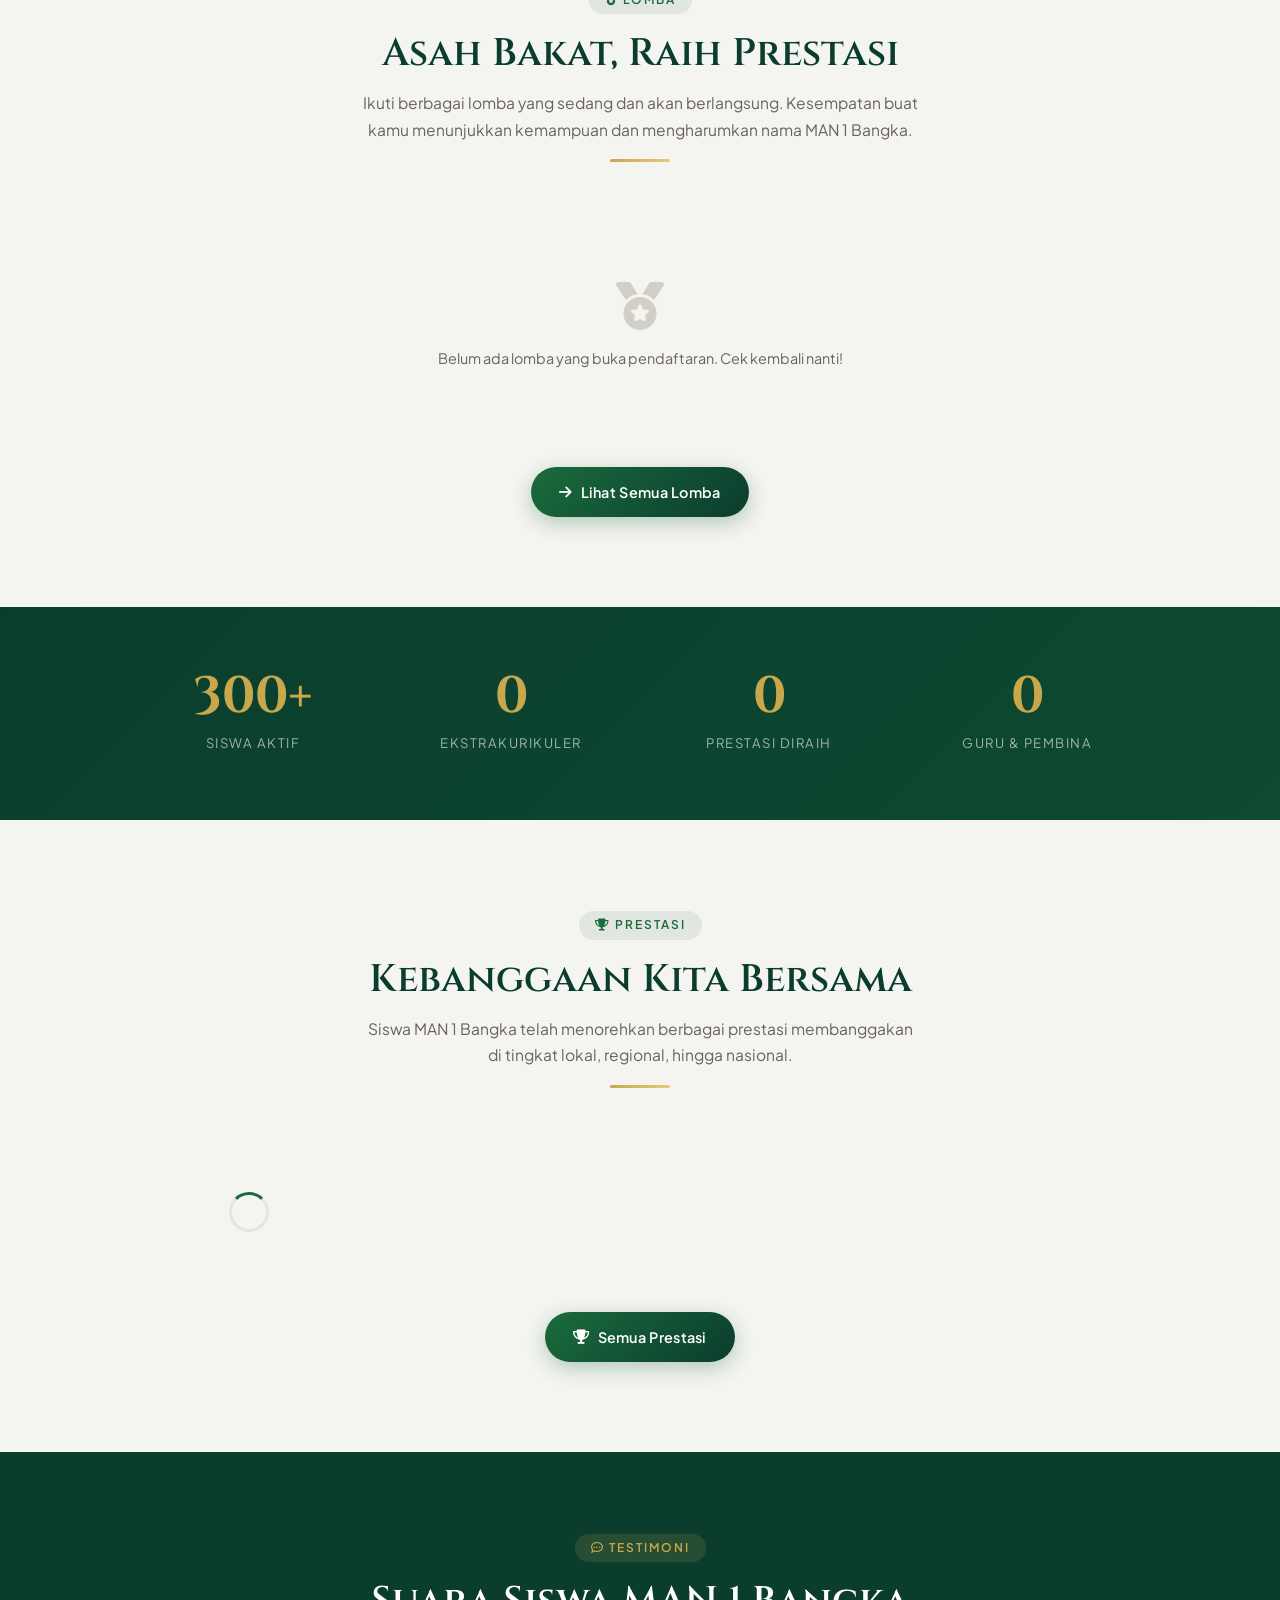
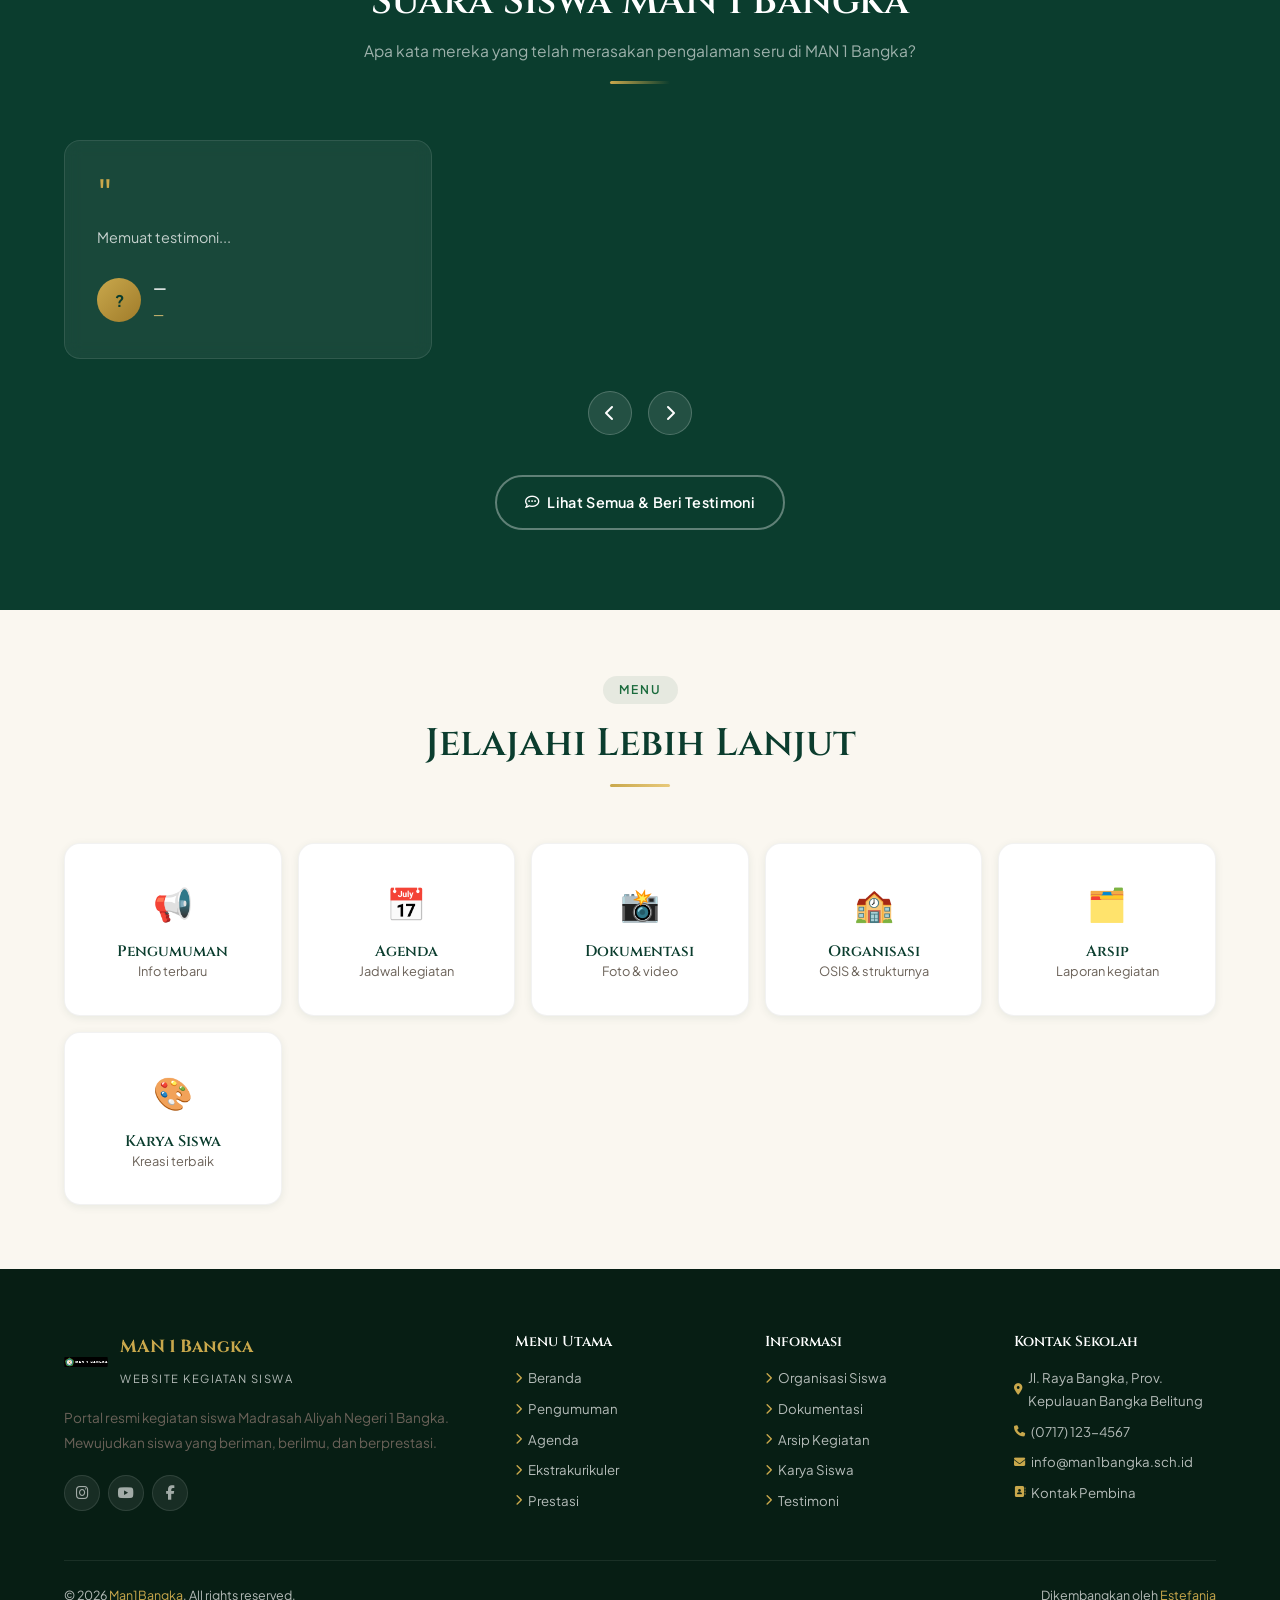
==== commit 680e24d1: "Add files via upload" ====
--- a/man1bangka/index.html
+++ b/man1bangka/index.html
@@ -89,6 +89,11 @@
           >
         </li>
         <li>
+          <a href="halaman/lomba.php"
+            ><i class="fas fa-medal"></i> Lomba</a
+          >
+        </li>
+        <li>
           <a href="halaman/prestasi.php"
             ><i class="fas fa-trophy"></i> Prestasi</a
           >
@@ -128,6 +133,9 @@
       >
       <a href="halaman/ekstrakurikuler.php"
         ><i class="fas fa-star"></i> Ekstrakurikuler</a
+      >
+      <a href="halaman/lomba.php"
+        ><i class="fas fa-medal"></i> Lomba</a
       >
       <a href="halaman/prestasi.php"
         ><i class="fas fa-trophy"></i> Prestasi Siswa</a
@@ -367,6 +375,36 @@
     </section>
 
     <!-- ============================================================
+     LOMBA FEATURED
+     ============================================================ -->
+    <section class="home-section" style="background: var(--gray-100)">
+      <div class="section-header reveal">
+        <div class="section-tag">
+          <i class="fas fa-medal"></i> Lomba
+        </div>
+        <h2>Asah Bakat, Raih Prestasi</h2>
+        <p>
+          Ikuti berbagai lomba yang sedang dan akan berlangsung.
+          Kesempatan buat kamu menunjukkan kemampuan dan mengharumkan
+          nama MAN 1 Bangka.
+        </p>
+        <div class="section-divider"></div>
+      </div>
+      <div
+        class="cards-grid"
+        id="lomba-home"
+        style="max-width: 1200px; margin: 0 auto"
+      >
+        <div class="loading"><div class="spinner"></div></div>
+      </div>
+      <div style="text-align: center; margin-top: 2rem">
+        <a href="halaman/lomba.php" class="btn btn-green"
+          ><i class="fas fa-arrow-right"></i> Lihat Semua Lomba</a
+        >
+      </div>
+    </section>
+
+    <!-- ============================================================
      STATS
      ============================================================ -->
     <section class="stats-section">
@@ -765,6 +803,64 @@
         }
       })();
 
+      // Load lomba for homepage (3 items — hanya yang masih buka pendaftaran)
+      (async () => {
+        const container = document.getElementById("lomba-home");
+        if (!container) return;
+        const res = await apiGet("lomba", "list", { only_open: 1 });
+        const icons = {
+          akademik: "📚",
+          seni: "🎨",
+          olahraga: "⚽",
+          keagamaan: "🕌",
+          teknologi: "💻",
+          lainnya: "🏆",
+        };
+        const tingkatIcons = {
+          sekolah: "🏫",
+          kabupaten: "🏘️",
+          provinsi: "🗺️",
+          nasional: "🇮🇩",
+          internasional: "🌏",
+        };
+        const fmtTgl = (d) => {
+          if (!d) return "";
+          const dt = new Date(d);
+          if (isNaN(dt)) return d;
+          return dt.toLocaleDateString("id-ID", { day: "2-digit", month: "short" });
+        };
+        if (res?.status === "success" && res.data.length) {
+          container.innerHTML = res.data
+            .slice(0, 3)
+            .map(
+              (l) => `
+      <div class="ekskul-card reveal" style="max-width:100%;">
+        <div class="ekskul-card__header">
+          <div class="ekskul-card__icon">${icons[l.kategori] || "🏆"}</div>
+          <h3 class="ekskul-card__title">${esc(l.nama)}</h3>
+          <span class="badge badge-gold">${tingkatIcons[l.tingkat] || ""} ${esc(l.tingkat || "")}</span>
+        </div>
+        <div class="ekskul-card__body">
+          <p style="font-size:.87rem;margin-bottom:1rem;">${esc((l.deskripsi || "").substring(0, 120))}${(l.deskripsi || "").length > 120 ? "..." : ""}</p>
+          ${l.penyelenggara ? `<div class="ekskul-card__row"><i class="fas fa-building"></i><span>${esc(l.penyelenggara)}</span></div>` : ""}
+          ${l.tanggal_mulai ? `<div class="ekskul-card__row"><i class="far fa-calendar"></i><span>${fmtTgl(l.tanggal_mulai)}</span></div>` : ""}
+          ${l.deadline_pendaftaran ? `<div class="ekskul-card__row" style="color:#b91c1c;"><i class="far fa-clock"></i><span>Deadline: ${fmtTgl(l.deadline_pendaftaran)}</span></div>` : ""}
+        </div>
+        <div class="ekskul-card__footer">
+          <a class="btn btn-green btn-sm" href="halaman/pendaftaran.php?lomba=${encodeURIComponent(l.nama)}">
+            <i class="fas fa-pen"></i> Daftar
+          </a>
+        </div>
+      </div>
+    `,
+            )
+            .join("");
+          initReveal();
+        } else {
+          container.innerHTML = `<div class="empty-state" style="grid-column:1/-1;"><i class="fas fa-medal"></i><p>Belum ada lomba yang buka pendaftaran. Cek kembali nanti!</p></div>`;
+        }
+      })();
+
       // Load dynamic stats for prestasi & pembina
       (async () => {
         // Prestasi count — mid-page + hero
